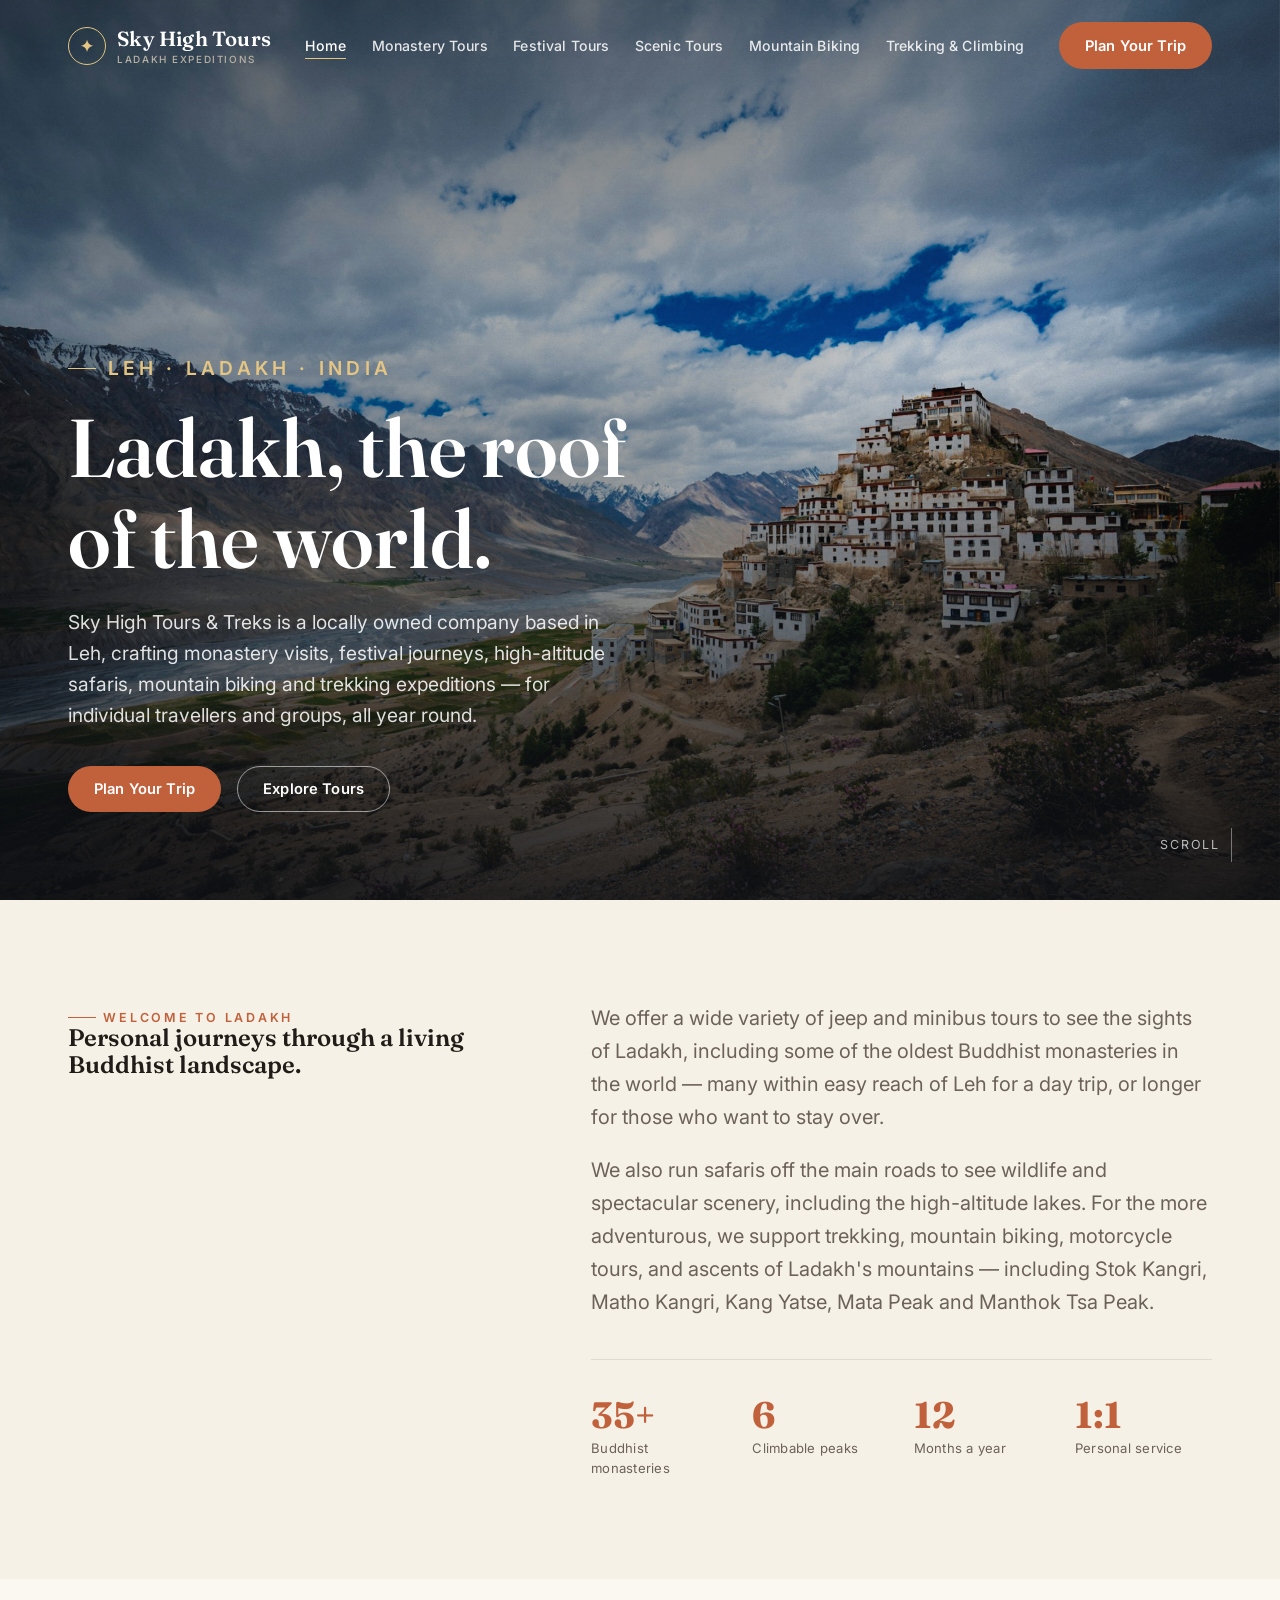
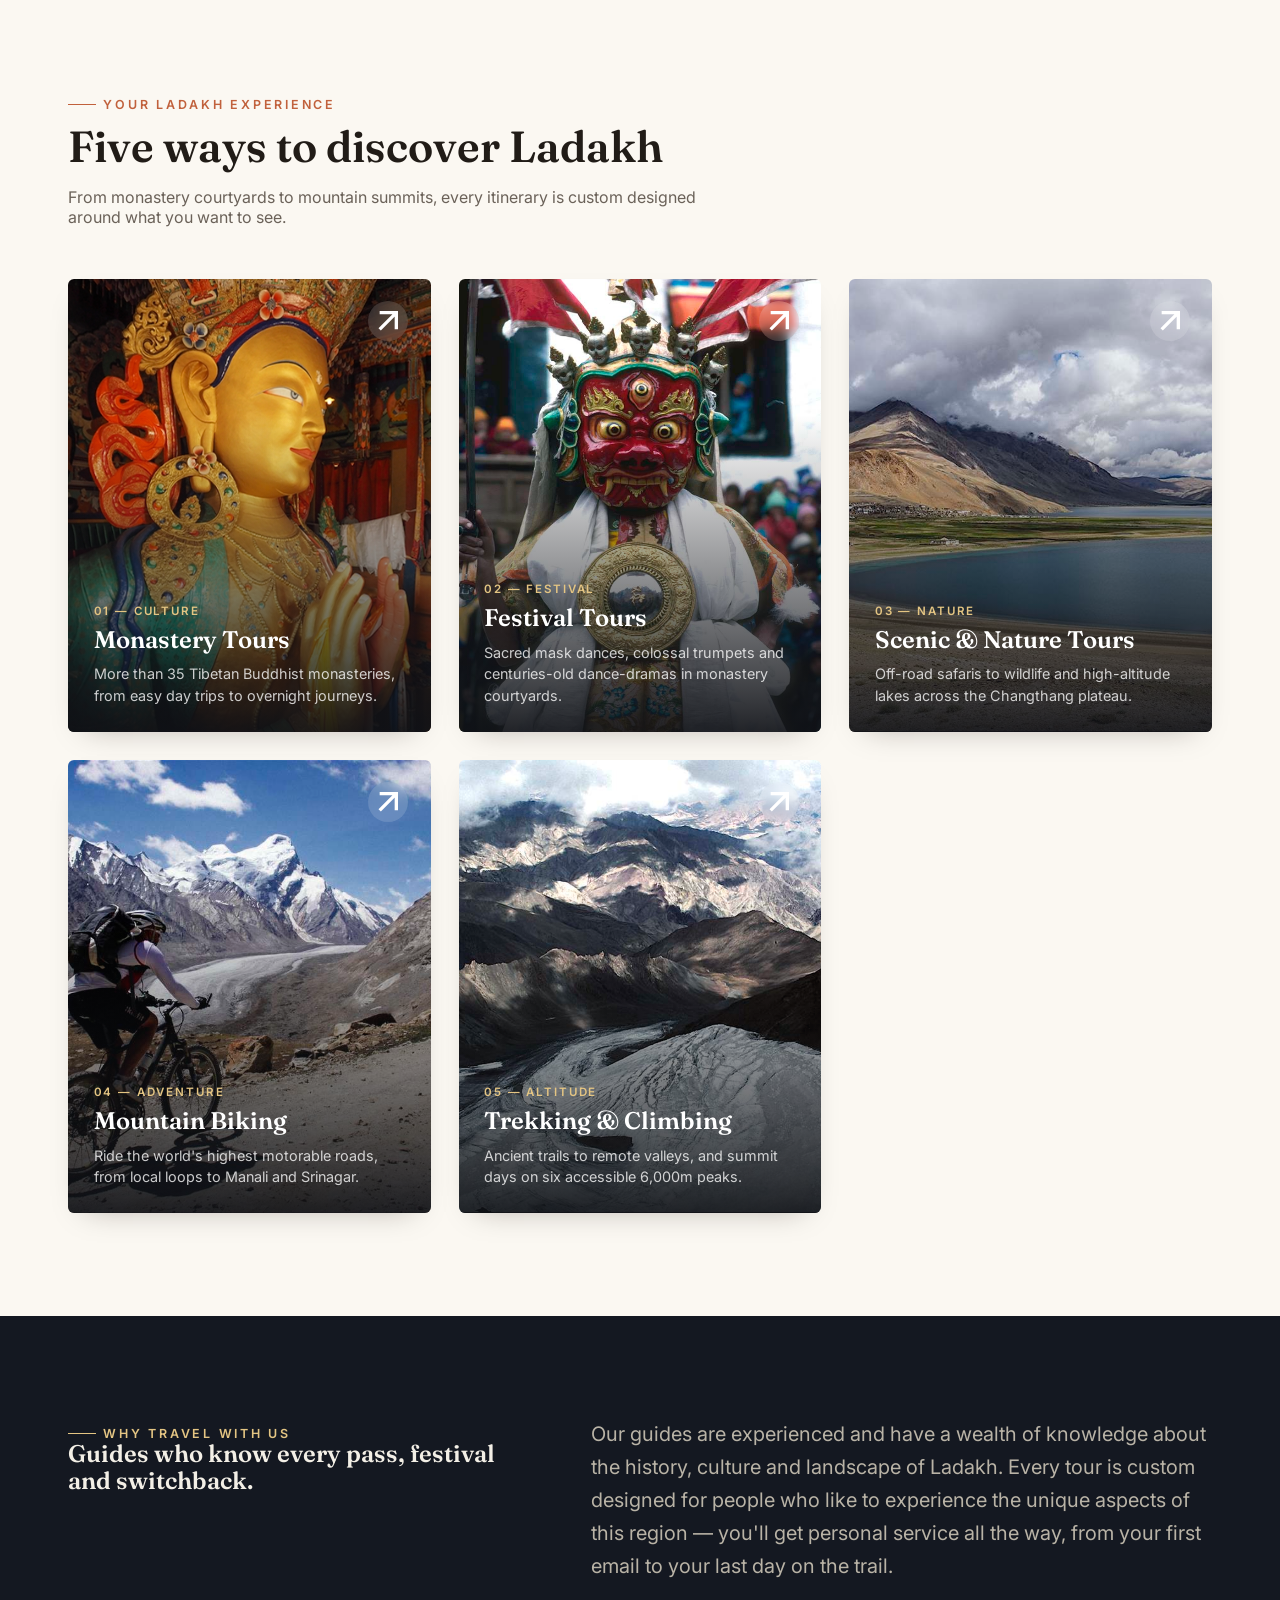
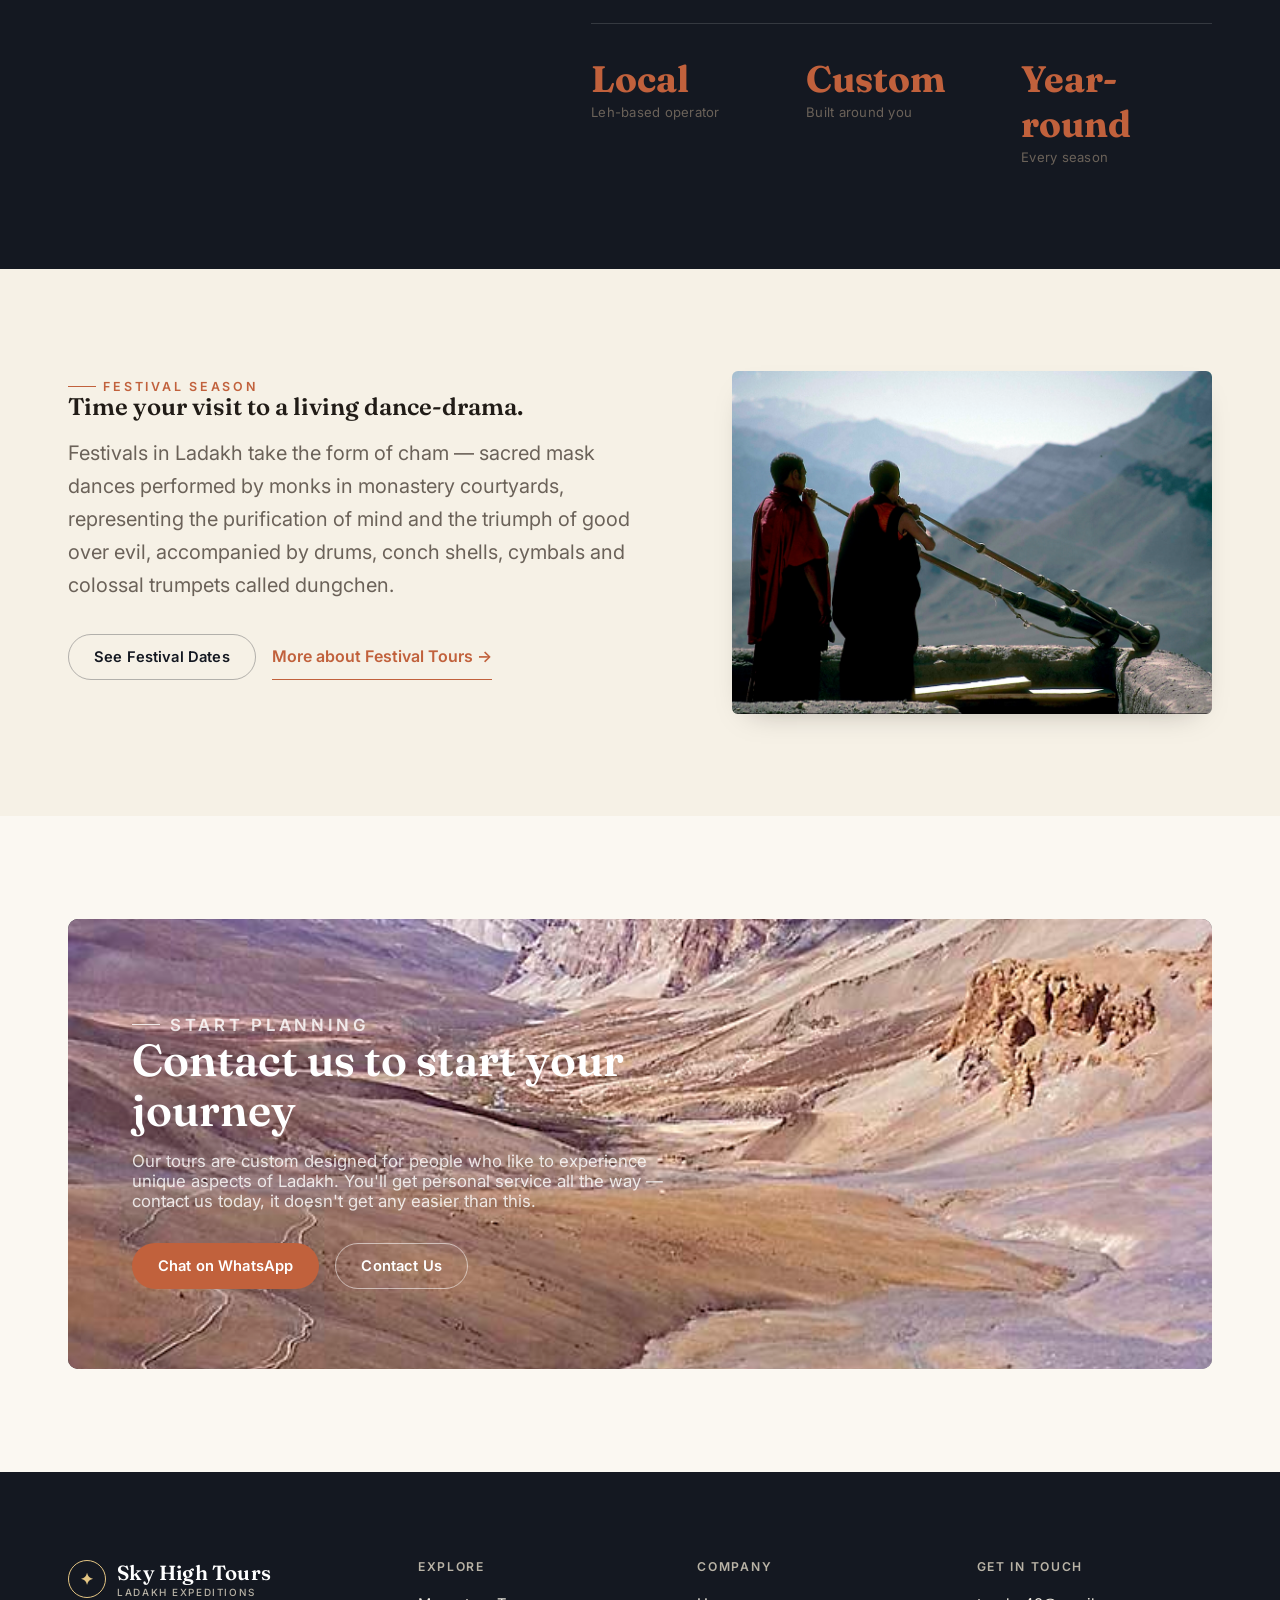
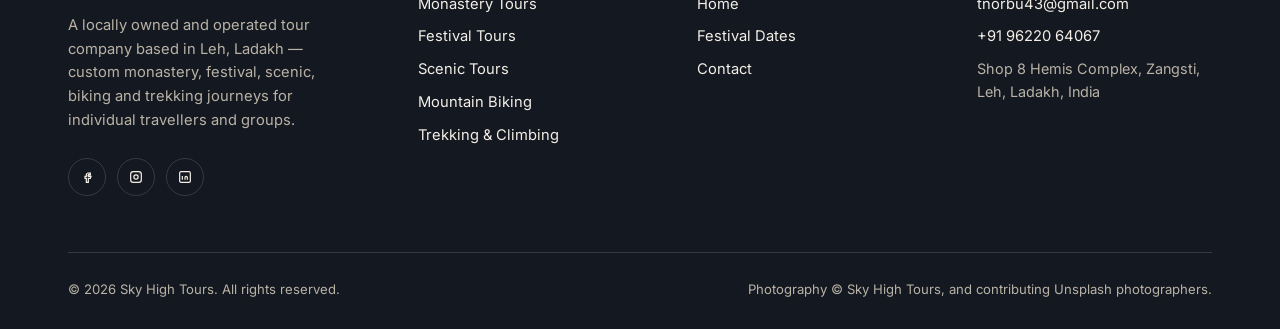
==== index.html @ 68a83b7f "Redesign Sky High Tours as a multi-page static site Full redesign of skyhightrekstour.com: premium a" ====
<!doctype html>
<html lang="en">
<head>
<meta charset="UTF-8" />
<meta name="viewport" content="width=device-width, initial-scale=1" />
<title>Sky High Tours — Ladakh Expeditions | Monastery, Festival &amp; Trekking Tours</title>
<meta name="description" content="A locally owned tour company in Leh, Ladakh offering monastery tours, festival tours, scenic safaris, mountain biking, trekking and mountain climbing for individuals and groups, year-round." />
<link rel="icon" href="data:image/svg+xml,<svg xmlns=%22http://www.w3.org/2000/svg%22 viewBox=%220 0 100 100%22><text y=%22.9em%22 font-size=%2290%22>%F0%9F%8F%94%EF%B8%8F</text></svg>" />
<link rel="preconnect" href="https://fonts.googleapis.com" />
<link rel="preconnect" href="https://fonts.gstatic.com" crossorigin />
<link href="https://fonts.googleapis.com/css2?family=Fraunces:opsz,wght@9..144,400;9..144,500;9..144,600;9..144,700&family=Inter:wght@400;500;600;700&display=swap" rel="stylesheet" />
<link rel="stylesheet" href="assets/css/style.css" />
</head>
<body>

<header class="site-header" id="siteHeader">
  <div class="container">
    <a href="index.html" class="brand">
      <span class="brand-mark">✦</span>
      <span>Sky High Tours<small>Ladakh Expeditions</small></span>
    </a>
    <nav class="nav-links" aria-label="Primary">
      <a href="index.html" aria-current="page">Home</a>
      <a href="monastery-tours.html">Monastery Tours</a>
      <a href="festival-tours.html">Festival Tours</a>
      <a href="scenic-tours.html">Scenic Tours</a>
      <a href="mountain-biking.html">Mountain Biking</a>
      <a href="trekking-climbing.html">Trekking &amp; Climbing</a>
    </nav>
    <a href="contact.html" class="btn btn-primary nav-cta">Plan Your Trip</a>
    <button class="nav-toggle" id="navToggle" aria-label="Open menu" aria-expanded="false">
      <svg viewBox="0 0 24 24" fill="none" stroke="currentColor" stroke-width="2"><path d="M4 7h16M4 12h16M4 17h16"/></svg>
    </button>
  </div>
</header>

<div class="nav-drawer" id="navDrawer">
  <ul>
    <li><a href="index.html">Home</a></li>
    <li><a href="monastery-tours.html">Monastery Tours</a></li>
    <li><a href="festival-tours.html">Festival Tours</a></li>
    <li><a href="scenic-tours.html">Scenic Tours</a></li>
    <li><a href="mountain-biking.html">Mountain Biking</a></li>
    <li><a href="trekking-climbing.html">Trekking &amp; Climbing</a></li>
    <li><a href="festival-dates.html">Festival Dates</a></li>
    <li><a href="contact.html">Contact</a></li>
  </ul>
  <div class="drawer-contact">
    <a href="mailto:tnorbu43@gmail.com">tnorbu43@gmail.com</a>
    <a href="tel:+919622064067">+91 96220 64067</a>
  </div>
</div>

<main>

  <section class="hero">
    <div class="hero-media">
      <img src="assets/img/unsplash/himalayan-village-valley-soham2707.jpg" alt="A whitewashed monastery village perched above a Himalayan river valley" />
    </div>
    <div class="container hero-content">
      <p class="eyebrow">Leh · Ladakh · India</p>
      <h1>Ladakh, the roof<br>of the world.</h1>
      <p>Sky High Tours &amp; Treks is a locally owned company based in Leh, crafting monastery visits, festival journeys, high-altitude safaris, mountain biking and trekking expeditions — for individual travellers and groups, all year round.</p>
      <div class="hero-actions">
        <a href="contact.html" class="btn btn-primary">Plan Your Trip</a>
        <a href="#tours" class="btn btn-ghost-light">Explore Tours</a>
      </div>
    </div>
    <div class="hero-scroll"><span>Scroll</span><span class="line"></span></div>
  </section>

  <section class="section section--cream">
    <div class="container">
      <div class="intro-grid reveal">
        <div>
          <p class="eyebrow">Welcome to Ladakh</p>
          <h2 class="section-head" style="margin-bottom:0;">Personal journeys through a living Buddhist landscape.</h2>
        </div>
        <div>
          <p class="lede">We offer a wide variety of jeep and minibus tours to see the sights of Ladakh, including some of the oldest Buddhist monasteries in the world — many within easy reach of Leh for a day trip, or longer for those who want to stay over.</p>
          <p class="lede" style="margin-top:1.2rem;">We also run safaris off the main roads to see wildlife and spectacular scenery, including the high-altitude lakes. For the more adventurous, we support trekking, mountain biking, motorcycle tours, and ascents of Ladakh's mountains — including Stok Kangri, Matho Kangri, Kang Yatse, Mata Peak and Manthok Tsa Peak.</p>
          <div class="stat-row">
            <div><strong>35+</strong><span>Buddhist monasteries</span></div>
            <div><strong>6</strong><span>Climbable peaks</span></div>
            <div><strong>12</strong><span>Months a year</span></div>
            <div><strong>1:1</strong><span>Personal service</span></div>
          </div>
        </div>
      </div>
    </div>
  </section>

  <section class="section" id="tours">
    <div class="container">
      <div class="section-head reveal">
        <p class="eyebrow">Your Ladakh Experience</p>
        <h2>Five ways to discover Ladakh</h2>
        <p class="text-muted">From monastery courtyards to mountain summits, every itinerary is custom designed around what you want to see.</p>
      </div>
      <div class="card-grid">
        <a class="tour-card reveal" href="monastery-tours.html">
          <img src="assets/img/Thiksey_5x7-1.jpg" alt="Thiksey Monastery rising over the Indus valley" loading="lazy" />
          <span class="tour-card-arrow"><svg viewBox="0 0 24 24" fill="none" stroke="currentColor" stroke-width="2"><path d="M7 17L17 7M7 7h10v10"/></svg></span>
          <div class="tour-card-body">
            <span class="tag">01 — Culture</span>
            <h3>Monastery Tours</h3>
            <p>More than 35 Tibetan Buddhist monasteries, from easy day trips to overnight journeys.</p>
          </div>
        </a>
        <a class="tour-card reveal" href="festival-tours.html">
          <img src="assets/img/Likir_Masked_Dancer_5x7.jpg" alt="A masked cham dancer at Likir Monastery festival" loading="lazy" />
          <span class="tour-card-arrow"><svg viewBox="0 0 24 24" fill="none" stroke="currentColor" stroke-width="2"><path d="M7 17L17 7M7 7h10v10"/></svg></span>
          <div class="tour-card-body">
            <span class="tag">02 — Festival</span>
            <h3>Festival Tours</h3>
            <p>Sacred mask dances, colossal trumpets and centuries-old dance-dramas in monastery courtyards.</p>
          </div>
        </a>
        <a class="tour-card reveal" href="scenic-tours.html">
          <img src="assets/img/Tso_Moriri_Korzok_7x5.jpg" alt="Tso Moriri high-altitude lake at Korzok" loading="lazy" />
          <span class="tour-card-arrow"><svg viewBox="0 0 24 24" fill="none" stroke="currentColor" stroke-width="2"><path d="M7 17L17 7M7 7h10v10"/></svg></span>
          <div class="tour-card-body">
            <span class="tag">03 — Nature</span>
            <h3>Scenic &amp; Nature Tours</h3>
            <p>Off-road safaris to wildlife and high-altitude lakes across the Changthang plateau.</p>
          </div>
        </a>
        <a class="tour-card reveal" href="mountain-biking.html">
          <img src="assets/img/IMG_9737.jpg" alt="Mountain biker descending toward a Ladakh glacier valley" loading="lazy" />
          <span class="tour-card-arrow"><svg viewBox="0 0 24 24" fill="none" stroke="currentColor" stroke-width="2"><path d="M7 17L17 7M7 7h10v10"/></svg></span>
          <div class="tour-card-body">
            <span class="tag">04 — Adventure</span>
            <h3>Mountain Biking</h3>
            <p>Ride the world's highest motorable roads, from local loops to Manali and Srinagar.</p>
          </div>
        </a>
        <a class="tour-card reveal" href="trekking-climbing.html">
          <img src="assets/img/Stok_Kangri_Summit_View_7x5.jpg" alt="Summit view from Stok Kangri" loading="lazy" />
          <span class="tour-card-arrow"><svg viewBox="0 0 24 24" fill="none" stroke="currentColor" stroke-width="2"><path d="M7 17L17 7M7 7h10v10"/></svg></span>
          <div class="tour-card-body">
            <span class="tag">05 — Altitude</span>
            <h3>Trekking &amp; Climbing</h3>
            <p>Ancient trails to remote valleys, and summit days on six accessible 6,000m peaks.</p>
          </div>
        </a>
      </div>
    </div>
  </section>

  <section class="section section--ink on-dark">
    <div class="container">
      <div class="intro-grid reveal">
        <div>
          <p class="eyebrow">Why Travel With Us</p>
          <h2 class="section-head" style="margin-bottom:0;">Guides who know every pass, festival and switchback.</h2>
        </div>
        <div>
          <p class="lede" style="color:var(--text-on-dark-muted);">Our guides are experienced and have a wealth of knowledge about the history, culture and landscape of Ladakh. Every tour is custom designed for people who like to experience the unique aspects of this region — you'll get personal service all the way, from your first email to your last day on the trail.</p>
          <div class="stat-row" style="border-top-color:var(--border-on-dark);">
            <div><strong>Local</strong><span>Leh-based operator</span></div>
            <div><strong>Custom</strong><span>Built around you</span></div>
            <div><strong>Year-round</strong><span>Every season</span></div>
          </div>
        </div>
      </div>
    </div>
  </section>

  <section class="section section--cream">
    <div class="container">
      <div class="content-grid reveal">
        <div>
          <p class="eyebrow">Festival Season</p>
          <h2 class="section-head" style="margin-bottom:0;">Time your visit to a living dance-drama.</h2>
          <p class="lede mt-1">Festivals in Ladakh take the form of cham — sacred mask dances performed by monks in monastery courtyards, representing the purification of mind and the triumph of good over evil, accompanied by drums, conch shells, cymbals and colossal trumpets called dungchen.</p>
          <div class="split-cta">
            <a href="festival-dates.html" class="btn btn-ghost-dark">See Festival Dates</a>
            <a href="festival-tours.html" class="btn-text">More about Festival Tours →</a>
          </div>
        </div>
        <a href="festival-dates.html" style="border-radius: var(--radius); overflow:hidden; display:block; box-shadow: var(--shadow-card);">
          <img src="assets/img/Matho_Monks_7x5.jpg" alt="Monks playing traditional horns at Matho Monastery" />
        </a>
      </div>
    </div>
  </section>

  <section class="section">
    <div class="container">
      <div class="cta-band reveal">
        <div class="cta-band-media"><img src="assets/img/Senge_La_View_5x7.jpg" alt="View from Senge La mountain pass, Ladakh" /></div>
        <p class="eyebrow">Start Planning</p>
        <h2>Contact us to start your journey</h2>
        <p>Our tours are custom designed for people who like to experience unique aspects of Ladakh. You'll get personal service all the way — contact us today, it doesn't get any easier than this.</p>
        <div class="cta-band-actions">
          <a href="https://api.whatsapp.com/send?phone=919622064067&text=Hi%2C%20I%20got%20your%20WhatsApp%20information%20from%20your%20website." target="_blank" rel="noopener" class="btn btn-primary">Chat on WhatsApp</a>
          <a href="contact.html" class="btn btn-ghost-light">Contact Us</a>
        </div>
      </div>
    </div>
  </section>

</main>

<footer class="site-footer">
  <div class="container">
    <div class="footer-grid">
      <div class="footer-brand">
        <a href="index.html" class="brand">
          <span class="brand-mark">✦</span>
          <span>Sky High Tours<small>Ladakh Expeditions</small></span>
        </a>
        <p>A locally owned and operated tour company based in Leh, Ladakh — custom monastery, festival, scenic, biking and trekking journeys for individual travellers and groups.</p>
        <div class="footer-social">
          <a href="https://facebook.com" target="_blank" rel="noopener" aria-label="Facebook"><svg viewBox="0 0 24 24" fill="none" stroke="currentColor" stroke-width="1.8"><path d="M14 9h3V6h-3c-1.66 0-3 1.34-3 3v2H9v3h2v6h3v-6h3l1-3h-4v-2c0-.55.45-1 1-1z"/></svg></a>
          <a href="https://instagram.com" target="_blank" rel="noopener" aria-label="Instagram"><svg viewBox="0 0 24 24" fill="none" stroke="currentColor" stroke-width="1.8"><rect x="4" y="4" width="16" height="16" rx="4"/><circle cx="12" cy="12" r="3.2"/><circle cx="16.6" cy="7.4" r="0.6" fill="currentColor" stroke="none"/></svg></a>
          <a href="https://linkedin.com" target="_blank" rel="noopener" aria-label="LinkedIn"><svg viewBox="0 0 24 24" fill="none" stroke="currentColor" stroke-width="1.8"><rect x="4" y="4" width="16" height="16" rx="2"/><path d="M8 10.5V16M8 8v.01M12 16v-3.2c0-1 .8-1.8 1.8-1.8s1.7.8 1.7 1.8V16"/></svg></a>
        </div>
      </div>
      <div class="footer-col">
        <h4>Explore</h4>
        <ul>
          <li><a href="monastery-tours.html">Monastery Tours</a></li>
          <li><a href="festival-tours.html">Festival Tours</a></li>
          <li><a href="scenic-tours.html">Scenic Tours</a></li>
          <li><a href="mountain-biking.html">Mountain Biking</a></li>
          <li><a href="trekking-climbing.html">Trekking &amp; Climbing</a></li>
        </ul>
      </div>
      <div class="footer-col">
        <h4>Company</h4>
        <ul>
          <li><a href="index.html">Home</a></li>
          <li><a href="festival-dates.html">Festival Dates</a></li>
          <li><a href="contact.html">Contact</a></li>
        </ul>
      </div>
      <div class="footer-col">
        <h4>Get in Touch</h4>
        <ul>
          <li><a href="mailto:tnorbu43@gmail.com">tnorbu43@gmail.com</a></li>
          <li><a href="tel:+919622064067">+91 96220 64067</a></li>
          <li class="muted">Shop 8 Hemis Complex, Zangsti,<br>Leh, Ladakh, India</li>
        </ul>
      </div>
    </div>
    <div class="footer-bottom">
      <span>© 2026 Sky High Tours. All rights reserved.</span>
      <span>Photography © Sky High Tours, and contributing Unsplash photographers.</span>
    </div>
  </div>
</footer>

<script src="assets/js/main.js"></script>
</body>
</html>
---- assets/css/style.css ----
/* ==========================================================================
   Sky High Tours — design system
   Premium adventure/travel: full-bleed photography, editorial serif display
   type, earthy Ladakh palette (indigo night sky / terracotta rock / gold).
   ========================================================================== */

:root {
  /* palette */
  --ink: #141821;
  --ink-soft: #1f2531;
  --ink-softer: #2b3243;
  --cream: #f6f1e6;
  --paper: #fbf8f2;
  --terracotta: #c1613c;
  --terracotta-dark: #9c4c2e;
  --gold: #cf9e46;
  --gold-soft: #e4c583;
  --indigo: #2c3a56;
  --text: #211c17;
  --text-muted: #6b6259;
  --text-on-dark: #f3efe6;
  --text-on-dark-muted: #b9b3a6;
  --border-soft: rgba(20, 24, 33, 0.1);
  --border-on-dark: rgba(255, 255, 255, 0.14);

  /* type */
  --font-display: "Fraunces", "Iowan Old Style", "Palatino Linotype", serif;
  --font-body: "Inter", -apple-system, BlinkMacSystemFont, "Segoe UI", sans-serif;

  /* rhythm */
  --gutter: clamp(1.25rem, 4vw, 3rem);
  --radius: 6px;
  --shadow-soft: 0 20px 50px -25px rgba(20, 15, 10, 0.45);
  --shadow-card: 0 12px 30px -18px rgba(20, 15, 10, 0.35);
  --ease: cubic-bezier(0.22, 1, 0.36, 1);
}

/* ---------- reset ---------- */
*, *::before, *::after { box-sizing: border-box; }
html { scroll-behavior: smooth; }
body {
  margin: 0;
  font-family: var(--font-body);
  color: var(--text);
  background: var(--paper);
  -webkit-font-smoothing: antialiased;
  overflow-x: hidden;
}
img { max-width: 100%; display: block; }
a { color: inherit; text-decoration: none; }
ul { margin: 0; padding: 0; list-style: none; }
h1, h2, h3, h4 { font-family: var(--font-display); font-weight: 600; line-height: 1.12; margin: 0; }
p { margin: 0; }
button { font-family: inherit; cursor: pointer; }

.container {
  max-width: 1240px;
  margin-inline: auto;
  padding-inline: var(--gutter);
}

.eyebrow {
  display: inline-flex;
  align-items: center;
  gap: 0.6em;
  font-family: var(--font-body);
  font-size: 0.78rem;
  font-weight: 600;
  letter-spacing: 0.22em;
  text-transform: uppercase;
  color: var(--terracotta);
}
.eyebrow::before {
  content: "";
  width: 28px;
  height: 1px;
  background: currentColor;
}
.on-dark .eyebrow { color: var(--gold-soft); }

.section {
  padding: clamp(3.5rem, 8vw, 7rem) 0;
}
.section--tight { padding: clamp(2.5rem, 5vw, 4rem) 0; }
.section--cream { background: var(--cream); }
.section--ink { background: var(--ink); color: var(--text-on-dark); }
.section--ink .text-muted { color: var(--text-on-dark-muted); }

.section-head {
  max-width: 640px;
  margin-bottom: clamp(2rem, 5vw, 3.25rem);
}
.section-head h2 {
  font-size: clamp(1.9rem, 3.4vw, 2.75rem);
  margin-top: 0.6rem;
}
.section-head p { margin-top: 1rem; }

.text-muted { color: var(--text-muted); }
.lede {
  font-size: clamp(1.05rem, 1.6vw, 1.25rem);
  line-height: 1.65;
  color: var(--text-muted);
}

/* ---------- buttons ---------- */
.btn {
  display: inline-flex;
  align-items: center;
  gap: 0.6em;
  padding: 0.9em 1.7em;
  border-radius: 999px;
  font-size: 0.92rem;
  font-weight: 600;
  letter-spacing: 0.01em;
  border: 1px solid transparent;
  transition: transform 0.35s var(--ease), background-color 0.35s var(--ease), color 0.35s var(--ease), border-color 0.35s var(--ease);
  white-space: nowrap;
}
.btn:hover { transform: translateY(-2px); }
.btn-primary { background: var(--terracotta); color: #fff; }
.btn-primary:hover { background: var(--terracotta-dark); }
.btn-ghost-light { border-color: rgba(255,255,255,0.55); color: #fff; }
.btn-ghost-light:hover { background: rgba(255,255,255,0.12); border-color: #fff; }
.btn-ghost-dark { border-color: rgba(20,24,33,0.3); color: var(--ink); }
.btn-ghost-dark:hover { background: var(--ink); color: #fff; border-color: var(--ink); }
.btn-text {
  font-weight: 600;
  color: var(--terracotta);
  border-bottom: 1px solid currentColor;
  padding-bottom: 2px;
  display: inline-flex;
  align-items: center;
  gap: 0.4em;
  transition: gap 0.3s var(--ease), color 0.3s var(--ease);
}
.btn-text:hover { gap: 0.7em; color: var(--terracotta-dark); }
.on-dark .btn-text { color: var(--gold-soft); }
.on-dark .btn-text:hover { color: var(--gold); }

/* ---------- header / nav ---------- */
.site-header {
  position: fixed;
  top: 0;
  left: 0;
  right: 0;
  z-index: 100;
  padding: 1.4rem 0;
  transition: background-color 0.4s var(--ease), padding 0.4s var(--ease), box-shadow 0.4s var(--ease);
}
.site-header .container {
  display: flex;
  align-items: center;
  justify-content: space-between;
  gap: 2rem;
}
.site-header.is-scrolled,
.site-header.is-solid {
  background: rgba(20, 24, 33, 0.92);
  backdrop-filter: blur(10px);
  padding: 0.85rem 0;
  box-shadow: 0 10px 30px -20px rgba(0,0,0,0.6);
}

.brand {
  display: flex;
  align-items: center;
  gap: 0.7rem;
  font-family: var(--font-display);
  font-size: 1.28rem;
  font-weight: 600;
  color: #fff;
  letter-spacing: 0.01em;
}
.brand-mark {
  width: 38px;
  height: 38px;
  border-radius: 50%;
  border: 1.5px solid var(--gold-soft);
  display: grid;
  place-items: center;
  color: var(--gold-soft);
  font-size: 1rem;
}
.brand small {
  display: block;
  font-family: var(--font-body);
  font-size: 0.62rem;
  letter-spacing: 0.16em;
  text-transform: uppercase;
  font-weight: 500;
  color: var(--text-on-dark-muted);
  margin-top: 0.1rem;
}

.nav-links {
  display: flex;
  align-items: center;
  gap: clamp(1.1rem, 2vw, 2.1rem);
}
.nav-links a {
  color: rgba(255,255,255,0.86);
  font-size: 0.88rem;
  font-weight: 500;
  letter-spacing: 0.01em;
  position: relative;
  padding: 0.3rem 0;
  transition: color 0.3s var(--ease);
}
.nav-links a::after {
  content: "";
  position: absolute;
  left: 0; right: 100%;
  bottom: 0;
  height: 1px;
  background: var(--gold-soft);
  transition: right 0.35s var(--ease);
}
.nav-links a:hover { color: #fff; }
.nav-links a:hover::after,
.nav-links a[aria-current="page"]::after { right: 0; }
.nav-links a[aria-current="page"] { color: #fff; }

.nav-cta {
  display: none;
}
@media (min-width: 900px) {
  .nav-cta { display: inline-flex; }
}

.nav-toggle {
  display: grid;
  place-items: center;
  width: 42px;
  height: 42px;
  border-radius: 50%;
  border: 1px solid var(--border-on-dark);
  background: transparent;
  color: #fff;
}
.nav-toggle svg { width: 18px; height: 18px; }
@media (min-width: 900px) {
  .nav-toggle { display: none; }
}
.nav-links { display: none; }
@media (min-width: 900px) {
  .nav-links { display: flex; }
}

/* mobile drawer */
.nav-drawer {
  position: fixed;
  inset: 0;
  z-index: 99;
  background: var(--ink);
  display: flex;
  flex-direction: column;
  justify-content: center;
  padding: 6rem var(--gutter) 3rem;
  transform: translateY(-100%);
  transition: transform 0.5s var(--ease);
}
.nav-drawer.is-open { transform: translateY(0); }
.nav-drawer ul { display: flex; flex-direction: column; gap: 1.1rem; }
.nav-drawer a {
  font-family: var(--font-display);
  font-size: 2rem;
  color: #fff;
  font-weight: 500;
}
.nav-drawer .drawer-contact {
  margin-top: 2.5rem;
  padding-top: 2rem;
  border-top: 1px solid var(--border-on-dark);
  display: flex;
  flex-direction: column;
  gap: 0.6rem;
  color: var(--text-on-dark-muted);
  font-size: 0.95rem;
}
@media (min-width: 900px) {
  .nav-drawer { display: none; }
}

/* ---------- hero ---------- */
.hero {
  position: relative;
  min-height: 100vh;
  display: flex;
  align-items: flex-end;
  color: #fff;
  overflow: hidden;
}
.hero--page { min-height: 62vh; }
.hero-media {
  position: absolute;
  inset: 0;
  z-index: 0;
}
.hero-media img {
  width: 100%;
  height: 100%;
  object-fit: cover;
  transform: scale(1.06);
  animation: hero-zoom 16s var(--ease) forwards;
}
@keyframes hero-zoom {
  to { transform: scale(1); }
}
.hero-media::after {
  content: "";
  position: absolute;
  inset: 0;
  background: linear-gradient(180deg, rgba(20,24,33,0.35) 0%, rgba(20,24,33,0.15) 35%, rgba(15,17,22,0.88) 100%);
}
.hero-content {
  position: relative;
  z-index: 1;
  padding-block: clamp(6rem, 16vw, 9rem) clamp(3.5rem, 8vw, 5.5rem);
  width: 100%;
}
.hero-content .eyebrow { color: var(--gold-soft); margin-bottom: 1.1rem; }
.hero-content h1 {
  font-size: clamp(2.6rem, 6.4vw, 5.2rem);
  max-width: 16ch;
}
.hero-content p {
  margin-top: 1.4rem;
  max-width: 46ch;
  font-size: clamp(1.02rem, 1.5vw, 1.2rem);
  color: rgba(255,255,255,0.86);
  line-height: 1.6;
}
.hero-actions {
  display: flex;
  flex-wrap: wrap;
  gap: 1rem;
  margin-top: 2.2rem;
}
.hero-scroll {
  position: absolute;
  right: var(--gutter);
  bottom: 2.4rem;
  z-index: 1;
  display: none;
  align-items: center;
  gap: 0.7rem;
  color: rgba(255,255,255,0.7);
  font-size: 0.78rem;
  letter-spacing: 0.14em;
  text-transform: uppercase;
}
@media (min-width: 700px) { .hero-scroll { display: flex; } }
.hero-scroll .line {
  width: 1px;
  height: 34px;
  background: rgba(255,255,255,0.4);
  position: relative;
  overflow: hidden;
}
.hero-scroll .line::after {
  content: "";
  position: absolute;
  top: -100%;
  left: 0;
  width: 100%;
  height: 100%;
  background: var(--gold-soft);
  animation: scroll-drip 2.2s ease-in-out infinite;
}
@keyframes scroll-drip {
  0% { top: -100%; }
  60% { top: 100%; }
  100% { top: 100%; }
}

.breadcrumb {
  position: relative;
  z-index: 1;
  display: flex;
  gap: 0.5rem;
  align-items: center;
  font-size: 0.8rem;
  color: rgba(255,255,255,0.65);
  margin-bottom: 1.2rem;
}
.breadcrumb a:hover { color: #fff; }

/* ---------- intro / about ---------- */
.intro-grid {
  display: grid;
  gap: clamp(2rem, 5vw, 4rem);
  align-items: start;
}
@media (min-width: 900px) {
  .intro-grid { grid-template-columns: 0.85fr 1.15fr; }
}
.stat-row {
  display: grid;
  grid-template-columns: repeat(auto-fit, minmax(120px, 1fr));
  gap: 1.5rem;
  margin-top: 2.5rem;
  padding-top: 2rem;
  border-top: 1px solid var(--border-soft);
}
.stat-row strong {
  display: block;
  font-family: var(--font-display);
  font-size: clamp(1.7rem, 3vw, 2.3rem);
  color: var(--terracotta);
}
.stat-row span {
  font-size: 0.82rem;
  color: var(--text-muted);
  letter-spacing: 0.02em;
}

/* ---------- tour cards ---------- */
.card-grid {
  display: grid;
  gap: 1.75rem;
  grid-template-columns: repeat(auto-fit, minmax(280px, 1fr));
}
.tour-card {
  position: relative;
  border-radius: var(--radius);
  overflow: hidden;
  aspect-ratio: 4 / 5;
  box-shadow: var(--shadow-card);
  isolation: isolate;
}
.tour-card img {
  width: 100%;
  height: 100%;
  object-fit: cover;
  transition: transform 0.7s var(--ease);
}
.tour-card:hover img { transform: scale(1.08); }
.tour-card::before {
  content: "";
  position: absolute;
  inset: 0;
  background: linear-gradient(180deg, rgba(20,24,33,0) 30%, rgba(15,17,22,0.92) 100%);
  z-index: 1;
}
.tour-card-body {
  position: absolute;
  left: 0; right: 0; bottom: 0;
  z-index: 2;
  padding: 1.6rem;
  color: #fff;
}
.tour-card-body .tag {
  font-size: 0.72rem;
  letter-spacing: 0.16em;
  text-transform: uppercase;
  color: var(--gold-soft);
  font-weight: 600;
}
.tour-card-body h3 {
  font-size: 1.5rem;
  margin-top: 0.5rem;
}
.tour-card-body p {
  margin-top: 0.6rem;
  font-size: 0.9rem;
  color: rgba(255,255,255,0.78);
  max-width: 34ch;
  line-height: 1.5;
}
.tour-card-arrow {
  position: absolute;
  top: 1.4rem;
  right: 1.4rem;
  z-index: 2;
  width: 40px;
  height: 40px;
  border-radius: 50%;
  background: rgba(255,255,255,0.14);
  backdrop-filter: blur(6px);
  display: grid;
  place-items: center;
  color: #fff;
  transition: background-color 0.3s var(--ease), transform 0.3s var(--ease);
}
.tour-card:hover .tour-card-arrow {
  background: var(--terracotta);
  transform: rotate(45deg);
}

/* ---------- content + gallery layout for tour pages ---------- */
.content-grid {
  display: grid;
  gap: clamp(2.5rem, 6vw, 5rem);
}
@media (min-width: 960px) {
  .content-grid { grid-template-columns: 1.1fr 0.9fr; }
}
.prose { max-width: 60ch; }
.prose p { margin-bottom: 1.2rem; line-height: 1.75; color: var(--text-muted); font-size: 1.02rem; }
.prose p:last-child { margin-bottom: 0; }
.prose strong { color: var(--text); }

.info-card {
  background: var(--cream);
  border-radius: var(--radius);
  padding: 2rem;
}
.info-card h3 {
  font-size: 1.2rem;
  margin-bottom: 1rem;
}
.info-list { display: flex; flex-direction: column; gap: 0.9rem; }
.info-list li {
  display: flex;
  justify-content: space-between;
  gap: 1rem;
  font-size: 0.92rem;
  padding-bottom: 0.9rem;
  border-bottom: 1px solid var(--border-soft);
}
.info-list li:last-child { border-bottom: none; padding-bottom: 0; }
.info-list .label { color: var(--text-muted); }
.info-list .value { font-weight: 600; text-align: right; }

/* photo gallery */
.gallery {
  display: grid;
  gap: 0.85rem;
  grid-template-columns: repeat(6, 1fr);
  grid-auto-rows: 130px;
}
.gallery a {
  position: relative;
  overflow: hidden;
  border-radius: 5px;
  display: block;
}
.gallery img {
  width: 100%;
  height: 100%;
  object-fit: cover;
  transition: transform 0.6s var(--ease), filter 0.6s var(--ease);
}
.gallery a:hover img { transform: scale(1.07); }
.gallery a::after {
  content: "";
  position: absolute;
  inset: 0;
  background: rgba(20,24,33,0);
  transition: background 0.35s var(--ease);
}
.gallery a:hover::after { background: rgba(20,24,33,0.12); }
.gallery .w2 { grid-column: span 3; }
.gallery .w3 { grid-column: span 3; }
.gallery .w4 { grid-column: span 4; }
.gallery .w6 { grid-column: span 6; }
.gallery .h2 { grid-row: span 2; }
@media (max-width: 720px) {
  .gallery { grid-template-columns: repeat(2, 1fr); grid-auto-rows: 150px; }
  .gallery .w2, .gallery .w3, .gallery .w4, .gallery .w6 { grid-column: span 2; }
}

/* ---------- peaks / festival table ---------- */
.table-wrap { overflow-x: auto; border-radius: var(--radius); border: 1px solid var(--border-soft); }
table { width: 100%; border-collapse: collapse; min-width: 640px; background: var(--paper); }
thead th {
  text-align: left;
  font-family: var(--font-body);
  font-size: 0.72rem;
  letter-spacing: 0.14em;
  text-transform: uppercase;
  color: var(--text-on-dark-muted);
  background: var(--ink);
  padding: 1rem 1.3rem;
}
tbody td {
  padding: 1rem 1.3rem;
  font-size: 0.94rem;
  border-bottom: 1px solid var(--border-soft);
}
tbody tr:last-child td { border-bottom: none; }
tbody tr:nth-child(even) { background: rgba(193,97,60,0.04); }
td.month-tag { color: var(--terracotta); font-weight: 600; white-space: nowrap; }

/* ---------- CTA band ---------- */
.cta-band {
  position: relative;
  overflow: hidden;
  border-radius: 10px;
  color: #fff;
  padding: clamp(3rem, 7vw, 5rem) clamp(1.75rem, 6vw, 4rem);
  isolation: isolate;
}
.cta-band-media { position: absolute; inset: 0; z-index: -2; }
.cta-band-media img { width: 100%; height: 100%; object-fit: cover; }
.cta-band-media::after {
  content: "";
  position: absolute;
  inset: 0;
  background: linear-gradient(120deg, rgba(20,24,33,0.94) 15%, rgba(20,24,33,0.55) 100%);
  z-index: -1;
}
.cta-band h2 { font-size: clamp(1.9rem, 3.6vw, 2.8rem); max-width: 18ch; }
.cta-band p { margin-top: 1rem; max-width: 50ch; color: rgba(255,255,255,0.82); font-size: 1.05rem; }
.cta-band-actions { display: flex; flex-wrap: wrap; gap: 1rem; margin-top: 2rem; }

/* ---------- footer ---------- */
.site-footer { background: var(--ink); color: var(--text-on-dark); padding: clamp(3.5rem, 7vw, 5.5rem) 0 2rem; }
.footer-grid {
  display: grid;
  gap: 2.75rem;
  grid-template-columns: 1.3fr 1fr 1fr 1fr;
}
@media (max-width: 860px) {
  .footer-grid { grid-template-columns: 1fr 1fr; }
}
@media (max-width: 540px) {
  .footer-grid { grid-template-columns: 1fr; }
}
.footer-brand p { margin-top: 1rem; color: var(--text-on-dark-muted); font-size: 0.92rem; line-height: 1.6; max-width: 32ch; }
.footer-social { display: flex; gap: 0.7rem; margin-top: 1.6rem; }
.footer-social a {
  width: 38px; height: 38px;
  border-radius: 50%;
  border: 1px solid var(--border-on-dark);
  display: grid;
  place-items: center;
  transition: background 0.3s var(--ease), border-color 0.3s var(--ease);
}
.footer-social a:hover { background: var(--terracotta); border-color: var(--terracotta); }
.footer-social svg { width: 16px; height: 16px; }
.footer-col h4 {
  font-family: var(--font-body);
  font-size: 0.76rem;
  letter-spacing: 0.14em;
  text-transform: uppercase;
  color: var(--text-on-dark-muted);
  font-weight: 600;
  margin-bottom: 1.2rem;
}
.footer-col ul { display: flex; flex-direction: column; gap: 0.8rem; }
.footer-col a { font-size: 0.92rem; color: var(--text-on-dark); transition: color 0.3s var(--ease); }
.footer-col a:hover { color: var(--gold-soft); }
.footer-col li.muted { color: var(--text-on-dark-muted); font-size: 0.9rem; line-height: 1.55; }
.footer-bottom {
  margin-top: 3.5rem;
  padding-top: 1.75rem;
  border-top: 1px solid var(--border-on-dark);
  display: flex;
  flex-wrap: wrap;
  gap: 1rem;
  justify-content: space-between;
  font-size: 0.82rem;
  color: var(--text-on-dark-muted);
}

/* ---------- lightbox ---------- */
.lightbox {
  position: fixed;
  inset: 0;
  z-index: 200;
  background: rgba(10, 11, 15, 0.95);
  display: none;
  align-items: center;
  justify-content: center;
  padding: 4vh 4vw;
}
.lightbox.is-open { display: flex; }
.lightbox img {
  max-width: 100%;
  max-height: 88vh;
  border-radius: 4px;
  box-shadow: var(--shadow-soft);
}
.lightbox-close, .lightbox-prev, .lightbox-next {
  position: fixed;
  z-index: 201;
  background: rgba(255,255,255,0.08);
  border: 1px solid var(--border-on-dark);
  color: #fff;
  width: 46px; height: 46px;
  border-radius: 50%;
  display: grid;
  place-items: center;
  transition: background 0.3s var(--ease);
}
.lightbox-close:hover, .lightbox-prev:hover, .lightbox-next:hover { background: var(--terracotta); }
.lightbox-close { top: 2rem; right: 2rem; }
.lightbox-prev { left: 2rem; top: 50%; transform: translateY(-50%); }
.lightbox-next { right: 2rem; top: 50%; transform: translateY(-50%); }
.lightbox-prev svg, .lightbox-next svg, .lightbox-close svg { width: 18px; height: 18px; }
@media (max-width: 720px) {
  .lightbox-prev, .lightbox-next { width: 38px; height: 38px; }
  .lightbox-prev { left: 0.75rem; }
  .lightbox-next { right: 0.75rem; }
  .lightbox-close { top: 1rem; right: 1rem; }
}

/* ---------- reveal-on-scroll ---------- */
.reveal { opacity: 0; transform: translateY(24px); transition: opacity 0.8s var(--ease), transform 0.8s var(--ease); }
.reveal.is-visible { opacity: 1; transform: translateY(0); }

/* ---------- misc utility ---------- */
.mt-1 { margin-top: 1rem; }
.mt-2 { margin-top: 2rem; }
.text-center { text-align: center; }
.max-w-prose { max-width: 60ch; }
.split-cta {
  display: flex;
  flex-wrap: wrap;
  gap: 1rem;
  margin-top: 2rem;
}

/* ---------- contact page ---------- */
.contact-grid {
  display: grid;
  gap: clamp(2.5rem, 6vw, 4rem);
}
@media (min-width: 900px) {
  .contact-grid { grid-template-columns: 1fr 1fr; }
}
.contact-form { display: flex; flex-direction: column; gap: 1.2rem; }
.form-row { display: grid; gap: 1.2rem; grid-template-columns: 1fr; }
@media (min-width: 560px) { .form-row.two { grid-template-columns: 1fr 1fr; } }
.field label {
  display: block;
  font-size: 0.8rem;
  letter-spacing: 0.04em;
  text-transform: uppercase;
  color: var(--text-muted);
  margin-bottom: 0.55rem;
  font-weight: 600;
}
.field input, .field textarea, .field select {
  width: 100%;
  border: 1px solid var(--border-soft);
  border-radius: 4px;
  padding: 0.85rem 1rem;
  font-family: inherit;
  font-size: 0.98rem;
  background: var(--paper);
  color: var(--text);
  transition: border-color 0.3s var(--ease);
}
.field input:focus, .field textarea:focus, .field select:focus {
  outline: none;
  border-color: var(--terracotta);
}
.field textarea { resize: vertical; min-height: 130px; }

.contact-card {
  display: flex;
  gap: 1.1rem;
  padding: 1.5rem 0;
  border-bottom: 1px solid var(--border-soft);
}
.contact-card:first-child { padding-top: 0; }
.contact-card:last-child { border-bottom: none; }
.contact-icon {
  width: 44px; height: 44px;
  border-radius: 50%;
  background: var(--cream);
  color: var(--terracotta);
  display: grid;
  place-items: center;
  flex-shrink: 0;
}
.contact-icon svg { width: 19px; height: 19px; }
.contact-card h4 { font-size: 1rem; margin-bottom: 0.3rem; }
.contact-card p, .contact-card a { color: var(--text-muted); font-size: 0.95rem; line-height: 1.5; }
.contact-card a:hover { color: var(--terracotta); }

.map-frame {
  border-radius: var(--radius);
  overflow: hidden;
  border: 1px solid var(--border-soft);
  aspect-ratio: 16/11;
}
.map-frame iframe { width: 100%; height: 100%; border: 0; filter: grayscale(0.3) contrast(1.05); }

/* ---------- page nav pills (used on trekking page for sub-sections) ---------- */
.pill-nav { display: flex; flex-wrap: wrap; gap: 0.6rem; margin-bottom: 2.5rem; }
.pill-nav a {
  padding: 0.55em 1.2em;
  border-radius: 999px;
  border: 1px solid var(--border-soft);
  font-size: 0.85rem;
  font-weight: 600;
  color: var(--text-muted);
  transition: all 0.3s var(--ease);
}
.pill-nav a:hover { border-color: var(--terracotta); color: var(--terracotta); }
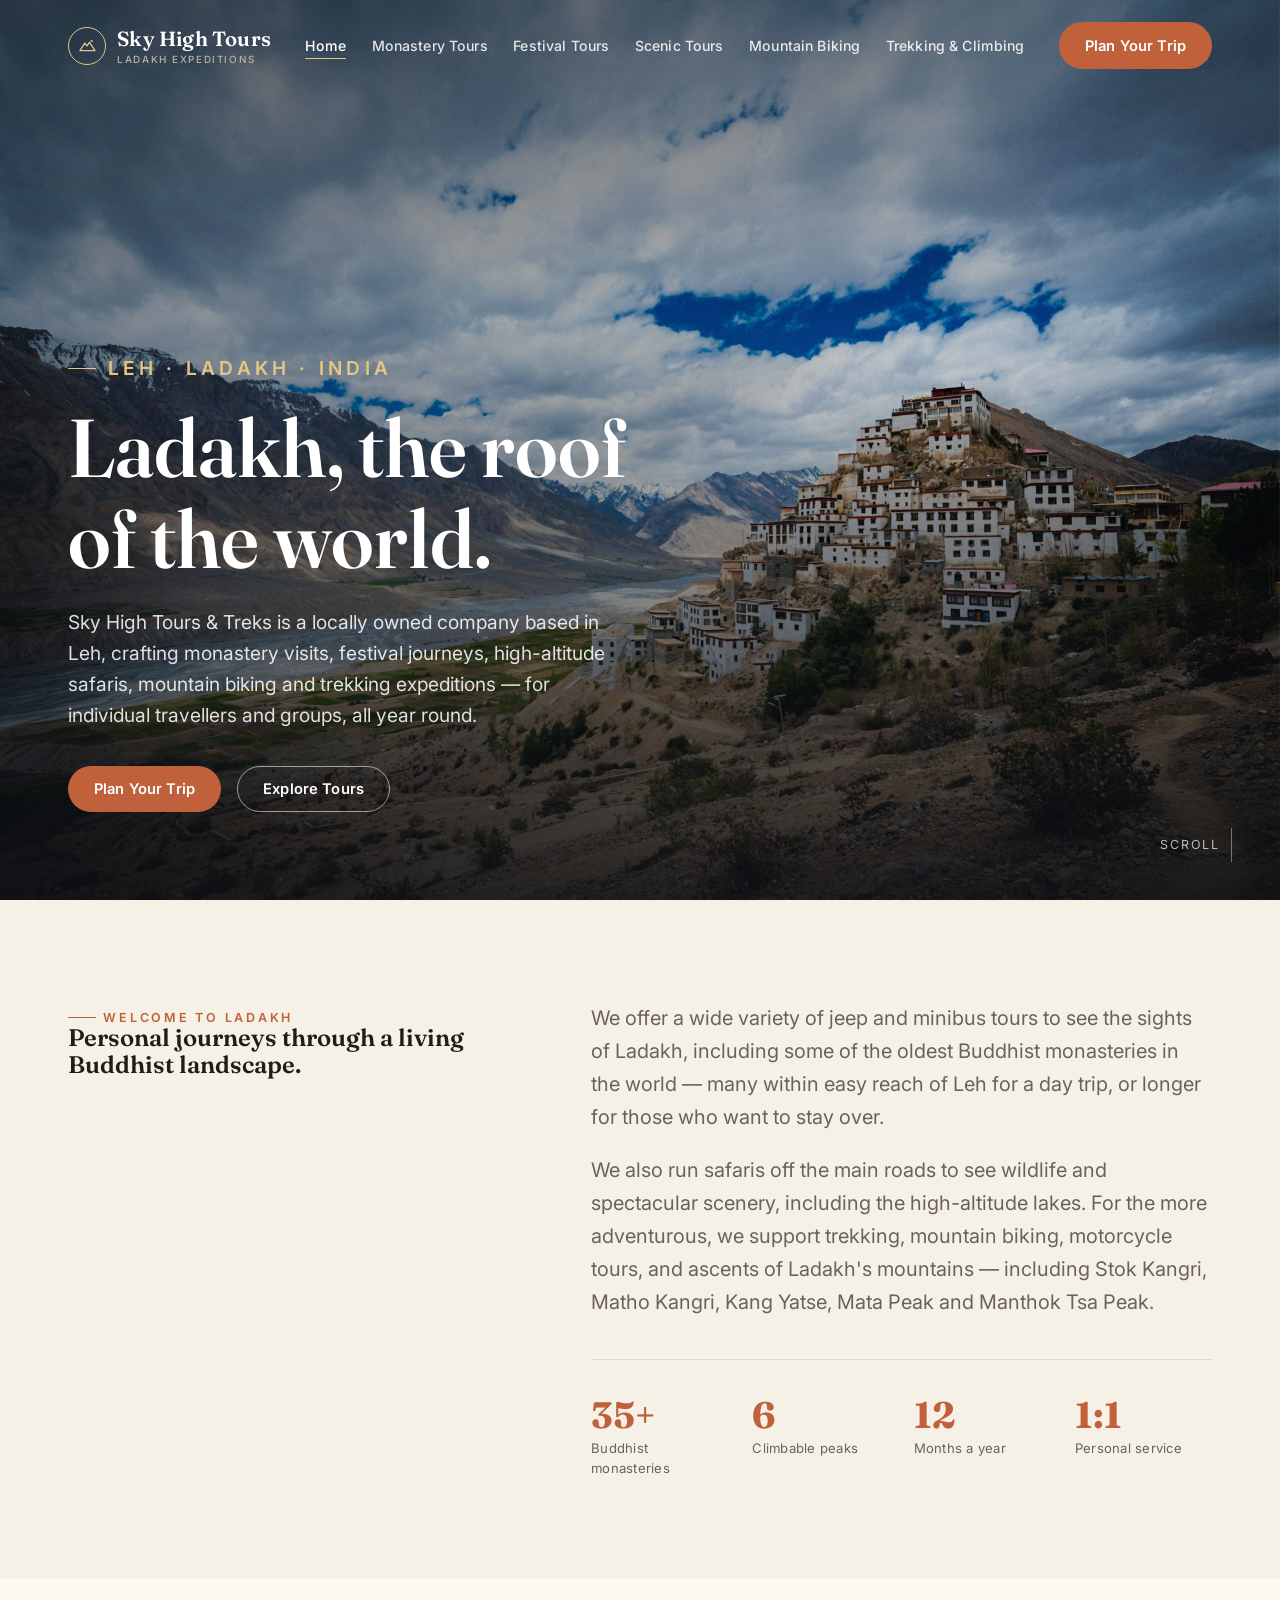
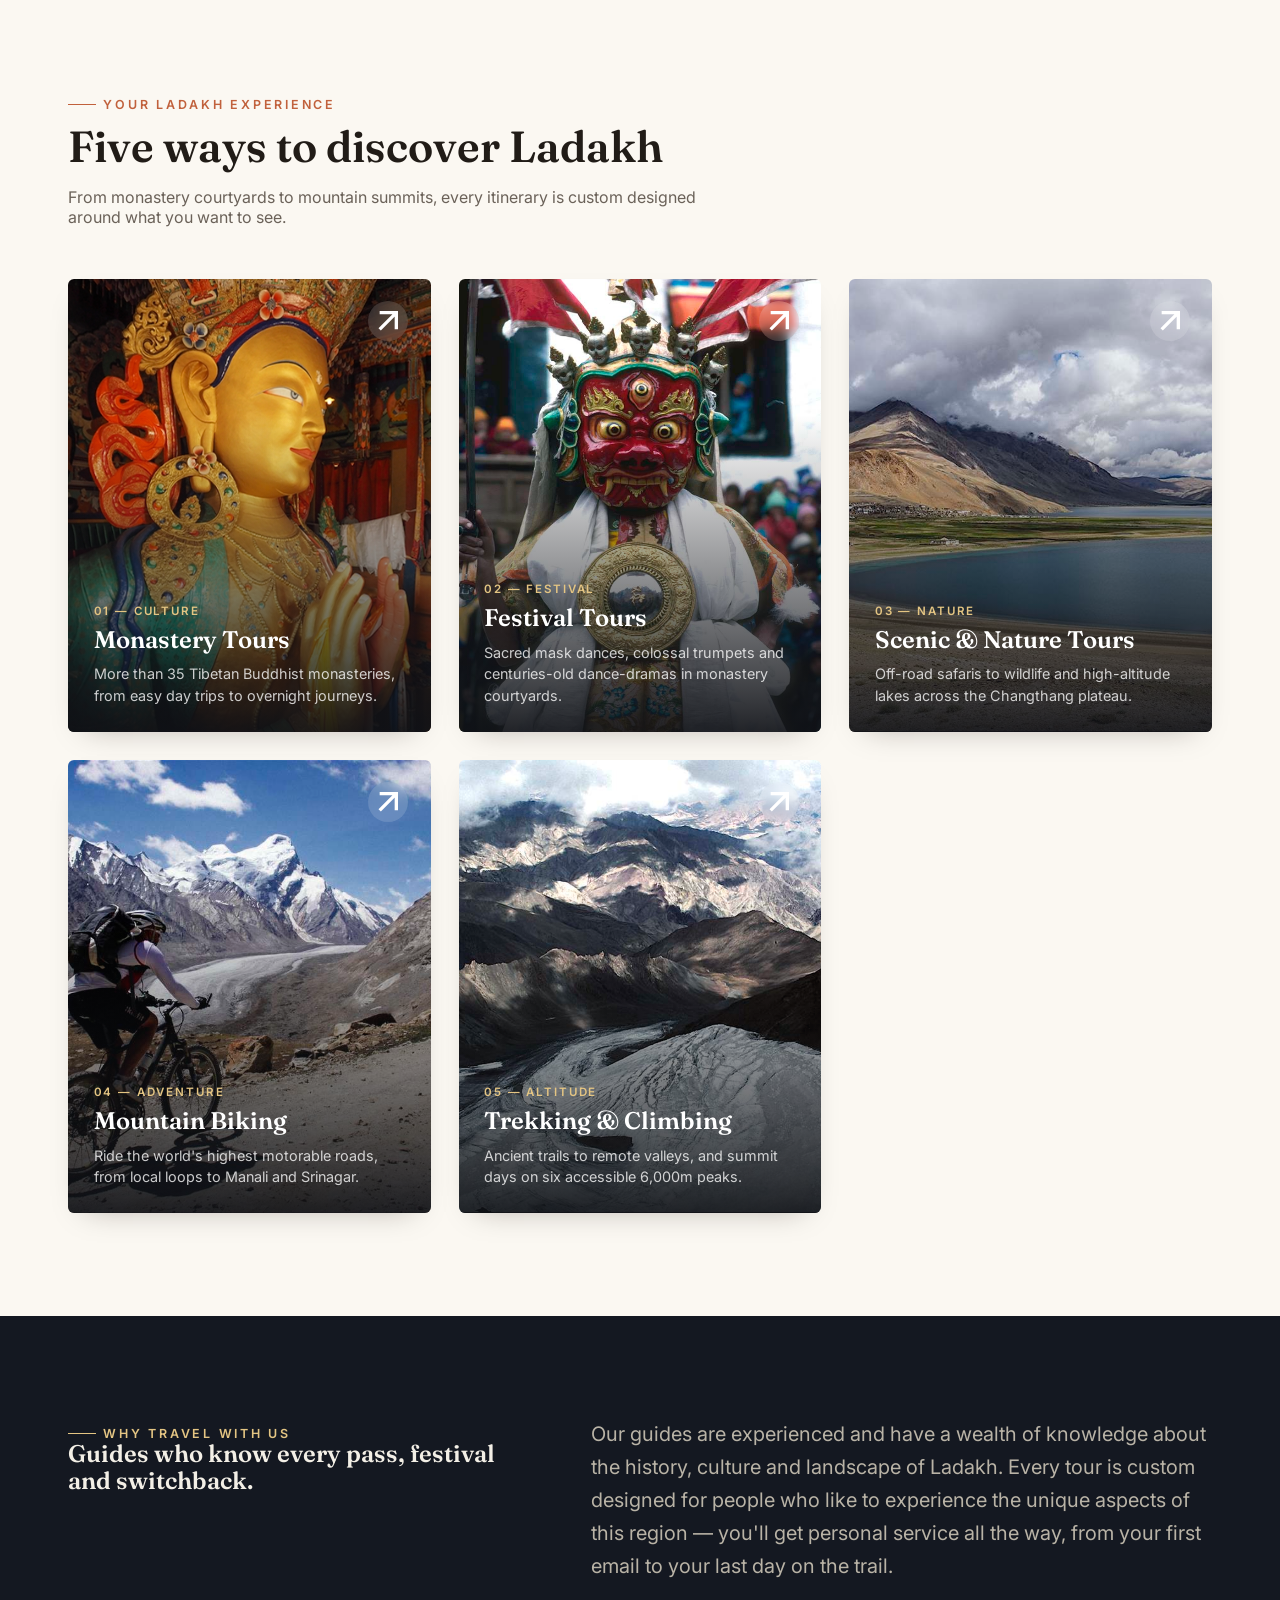
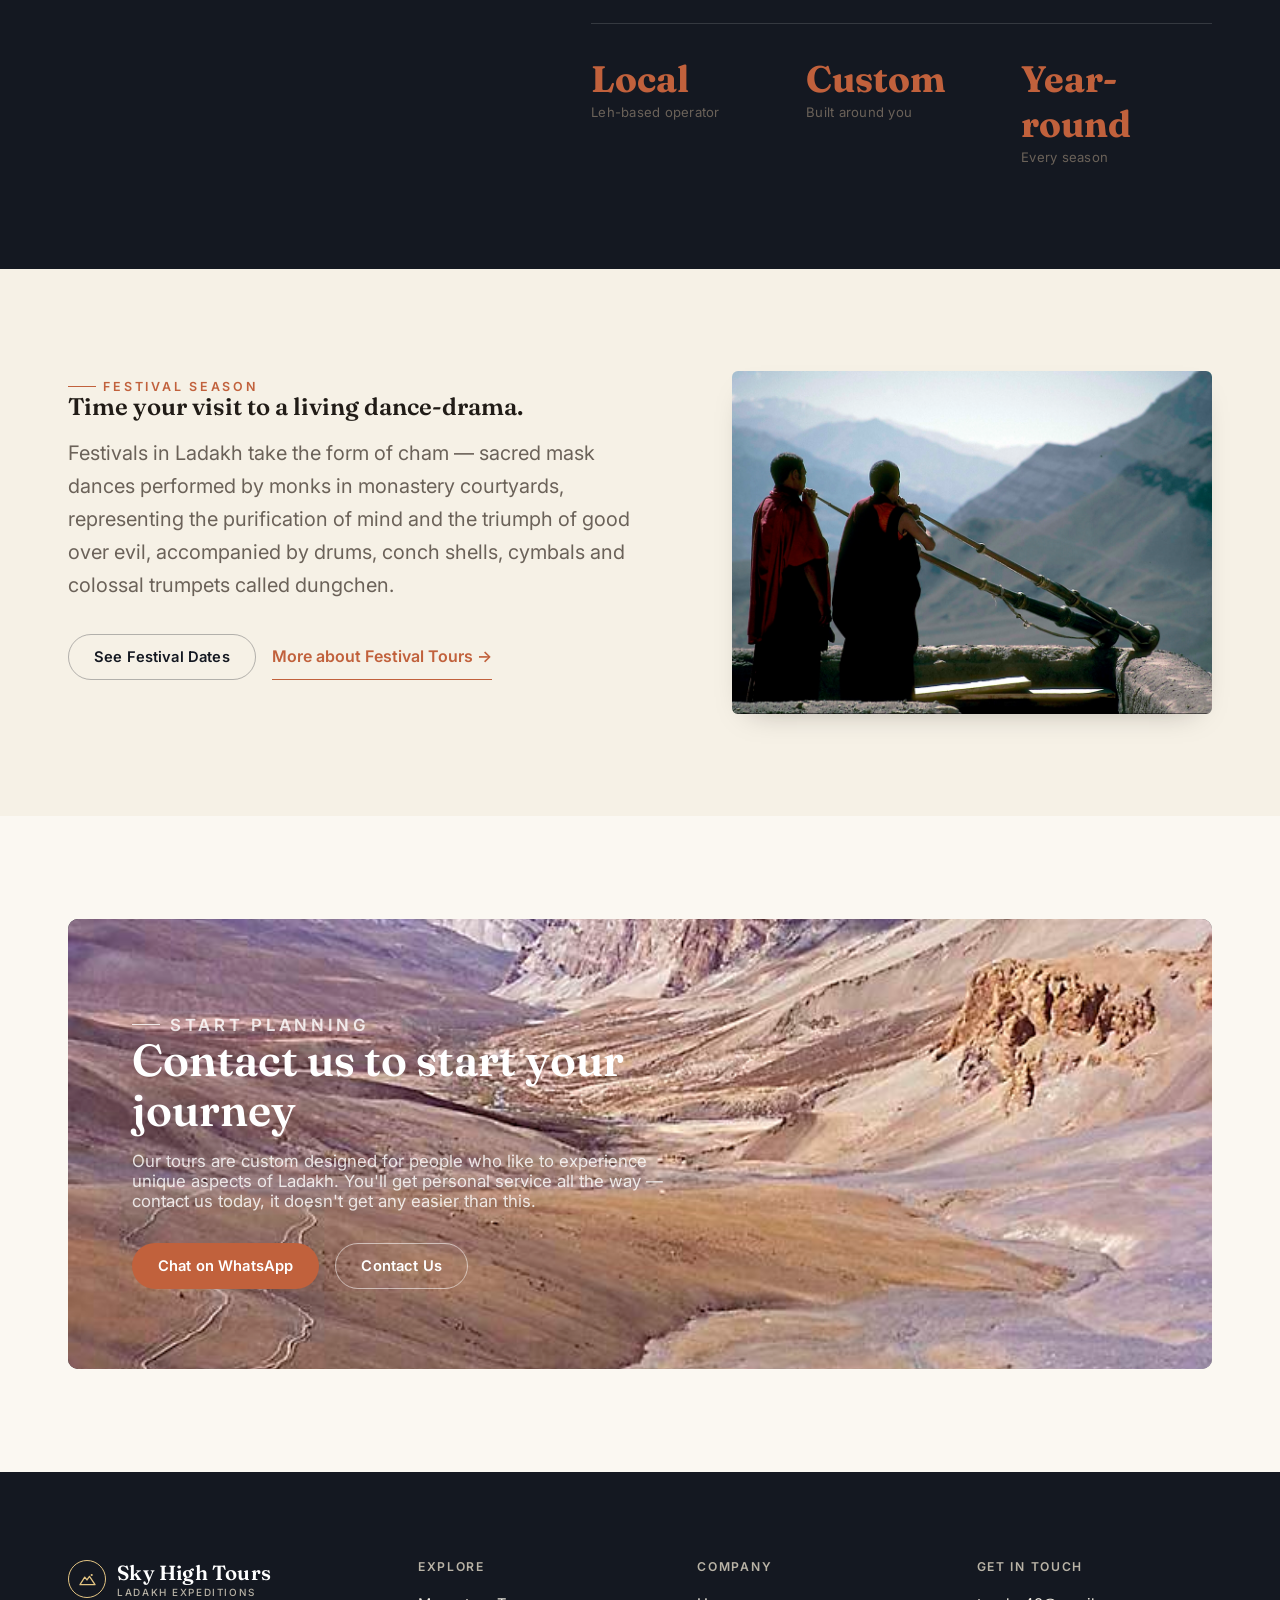
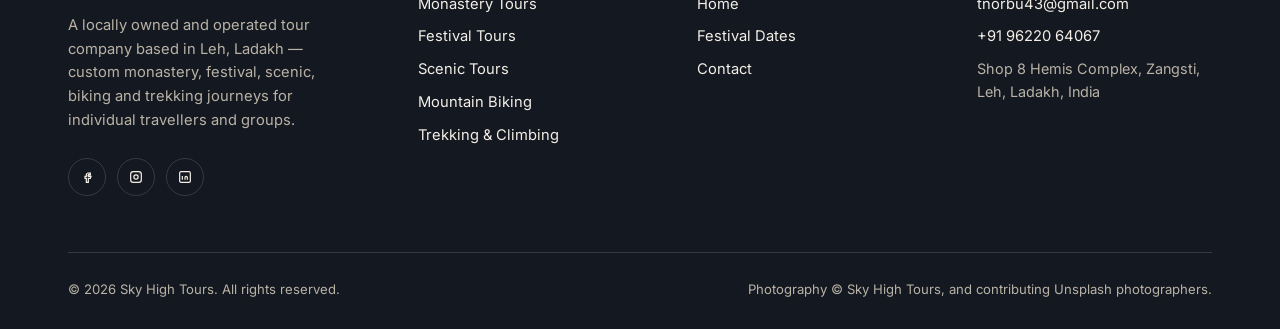
==== commit 5126e2a9: "Replace logo mark with mountain icon, swap contact hero photo Logo now uses a minimalist mountain+su" ====
--- a/index.html
+++ b/index.html
@@ -16,7 +16,7 @@
 <header class="site-header" id="siteHeader">
   <div class="container">
     <a href="index.html" class="brand">
-      <span class="brand-mark">✦</span>
+      <span class="brand-mark"><svg viewBox="0 0 24 24" fill="none" stroke="currentColor" stroke-width="1.6" stroke-linecap="round" stroke-linejoin="round"><circle cx="17.3" cy="6.3" r="1.4" fill="currentColor" stroke="none"/><path d="M2.5 18.5L8.5 9l2.8 3.6L14.5 8l7 10.5H2.5z"/></svg></span>
       <span>Sky High Tours<small>Ladakh Expeditions</small></span>
     </a>
     <nav class="nav-links" aria-label="Primary">
@@ -207,7 +207,7 @@
     <div class="footer-grid">
       <div class="footer-brand">
         <a href="index.html" class="brand">
-          <span class="brand-mark">✦</span>
+          <span class="brand-mark"><svg viewBox="0 0 24 24" fill="none" stroke="currentColor" stroke-width="1.6" stroke-linecap="round" stroke-linejoin="round"><circle cx="17.3" cy="6.3" r="1.4" fill="currentColor" stroke="none"/><path d="M2.5 18.5L8.5 9l2.8 3.6L14.5 8l7 10.5H2.5z"/></svg></span>
           <span>Sky High Tours<small>Ladakh Expeditions</small></span>
         </a>
         <p>A locally owned and operated tour company based in Leh, Ladakh — custom monastery, festival, scenic, biking and trekking journeys for individual travellers and groups.</p>
--- a/assets/css/style.css
+++ b/assets/css/style.css
@@ -175,12 +175,17 @@
 .brand-mark {
   width: 38px;
   height: 38px;
+  flex-shrink: 0;
   border-radius: 50%;
   border: 1.5px solid var(--gold-soft);
   display: grid;
   place-items: center;
   color: var(--gold-soft);
   font-size: 1rem;
+}
+.brand-mark svg {
+  width: 19px;
+  height: 19px;
 }
 .brand small {
   display: block;
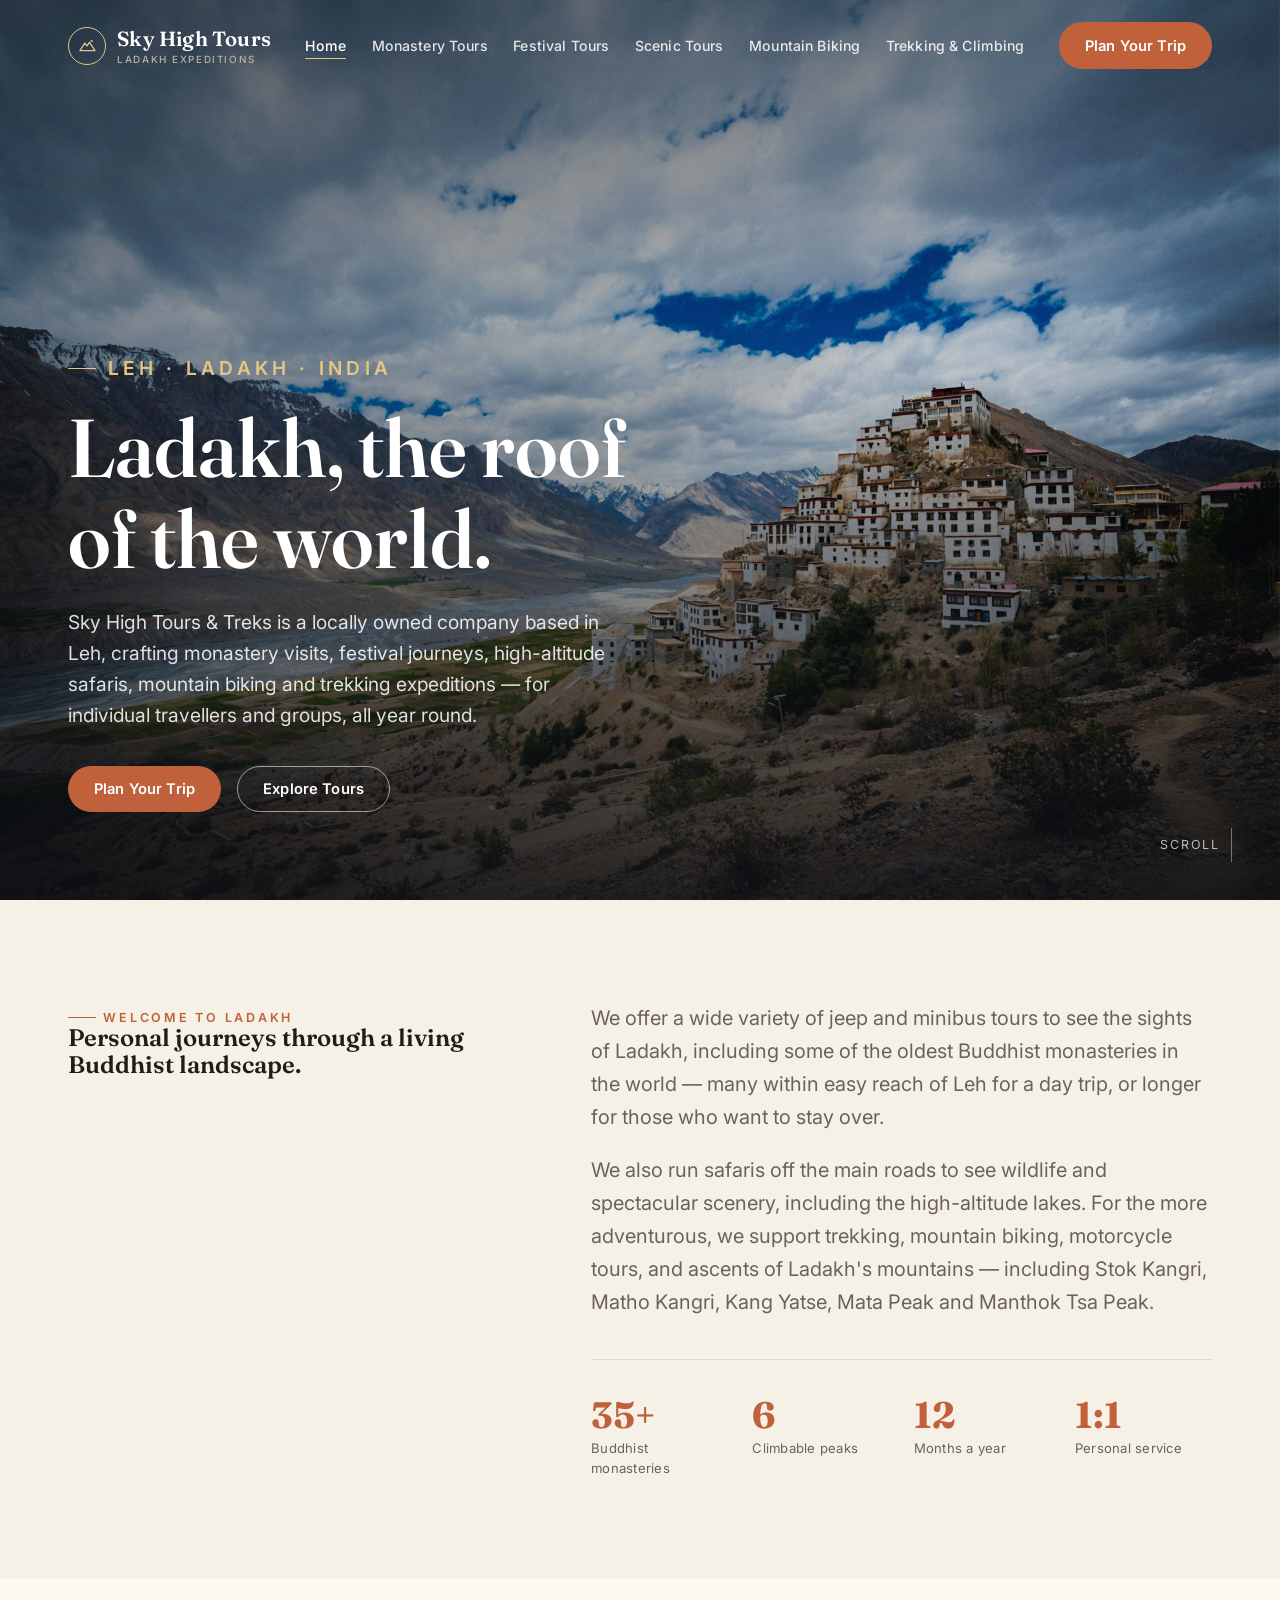
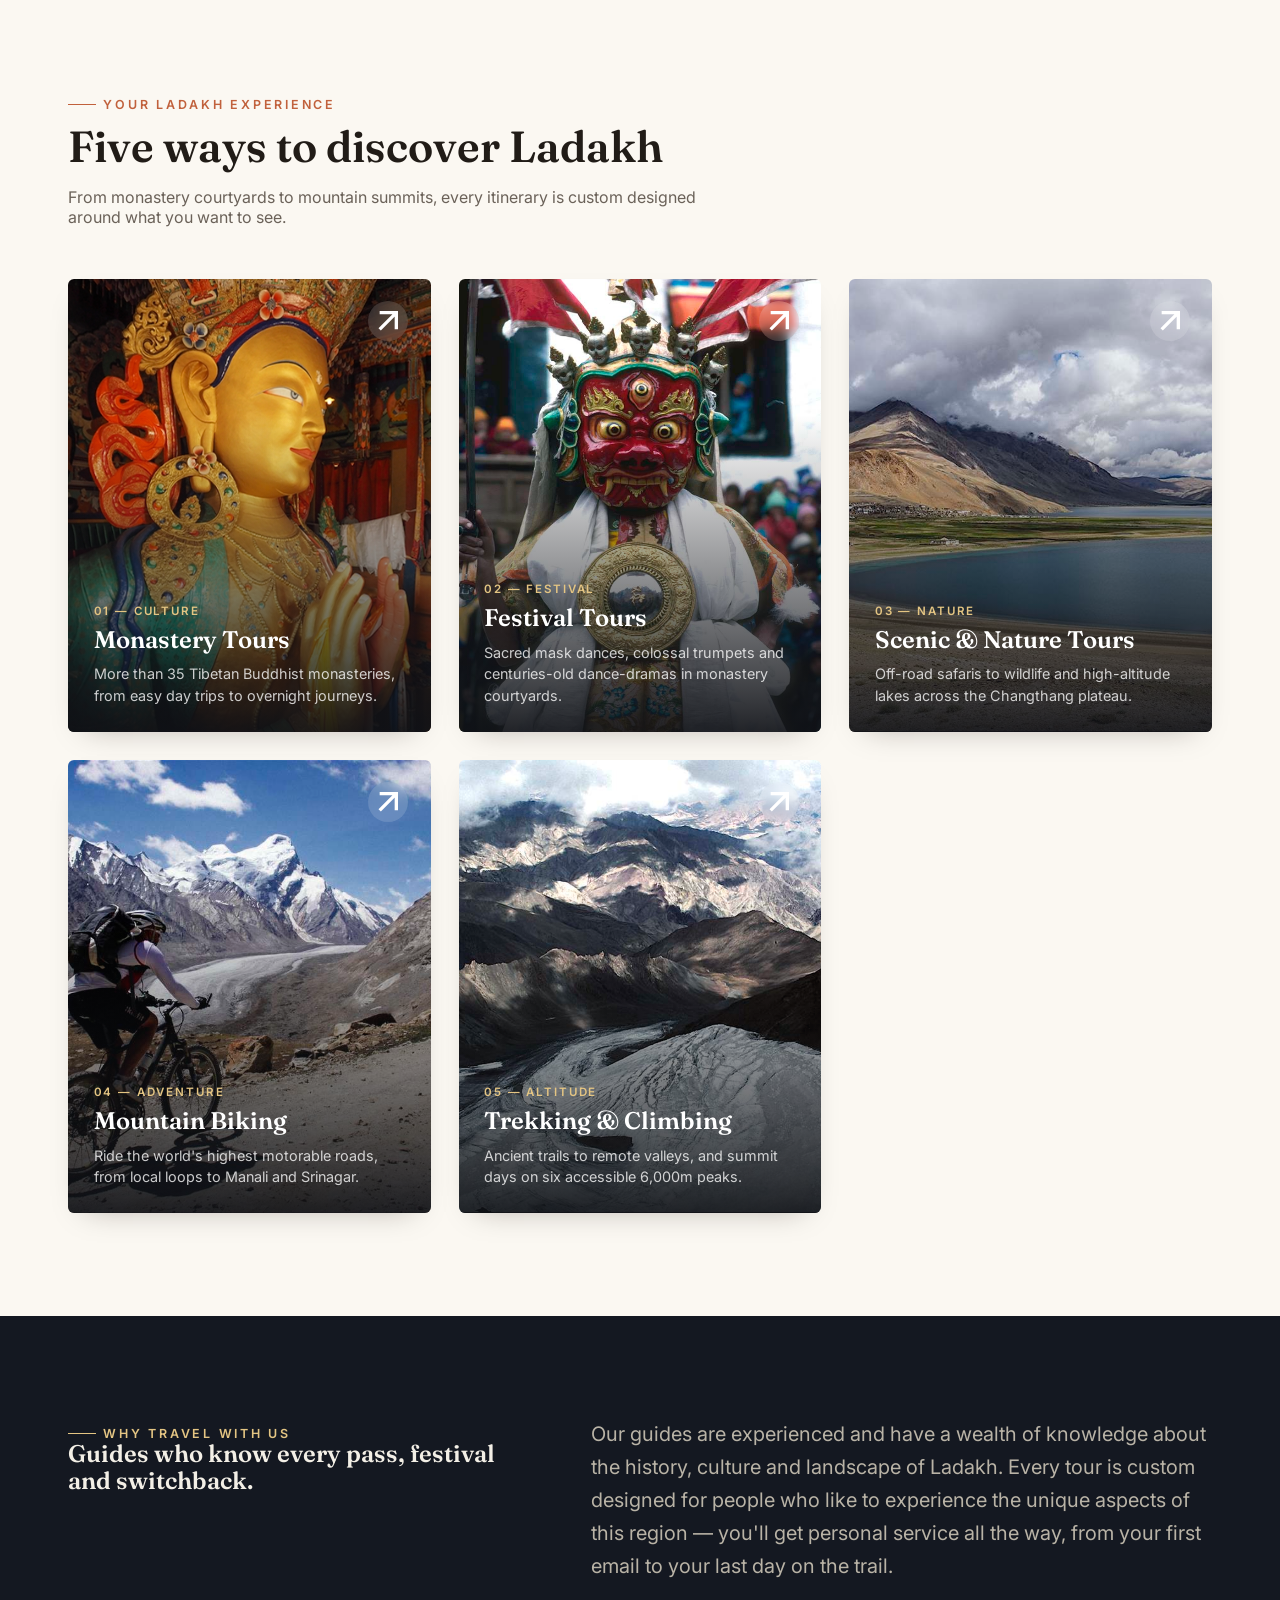
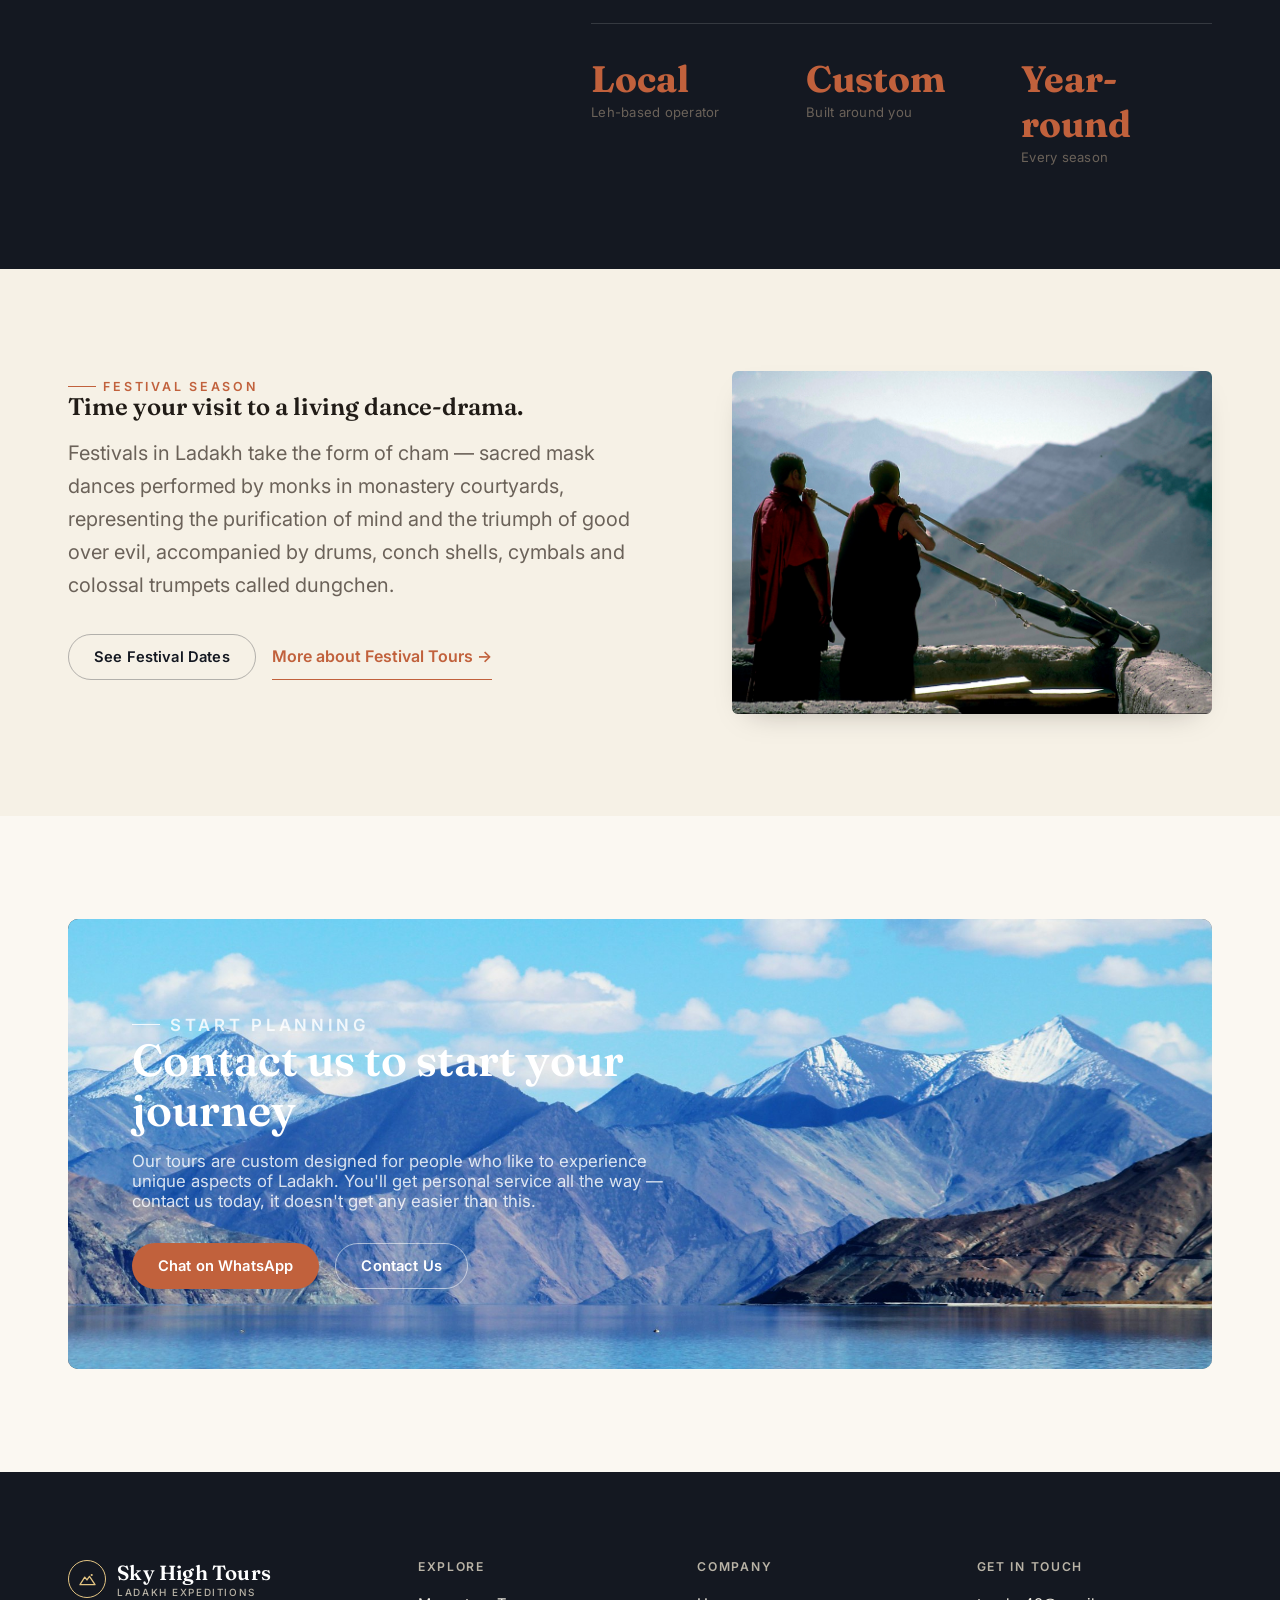
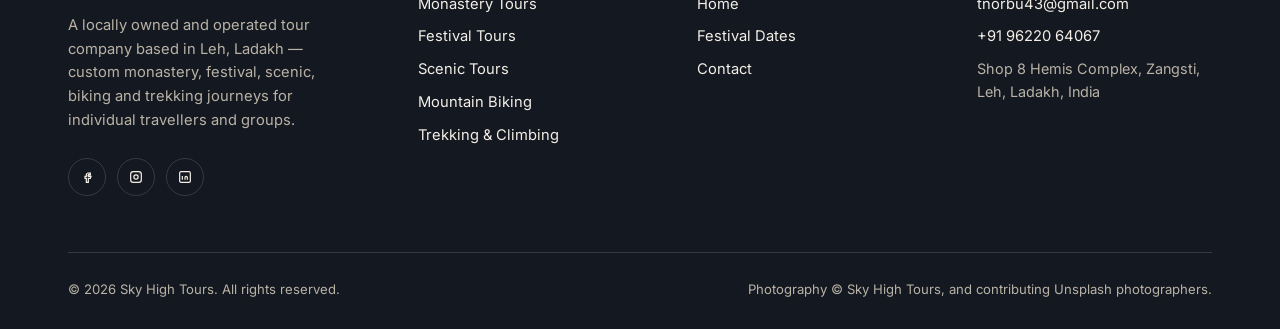
==== commit 347d580e: "Fix CTA/contact hero images, add SEO metadata Homepage closing CTA band and Contact page hero swappe" ====
--- a/index.html
+++ b/index.html
@@ -3,13 +3,72 @@
 <head>
 <meta charset="UTF-8" />
 <meta name="viewport" content="width=device-width, initial-scale=1" />
-<title>Sky High Tours — Ladakh Expeditions | Monastery, Festival &amp; Trekking Tours</title>
+<title>Ladakh Tours &amp; Treks | Sky High Tours, Leh</title>
 <meta name="description" content="A locally owned tour company in Leh, Ladakh offering monastery tours, festival tours, scenic safaris, mountain biking, trekking and mountain climbing for individuals and groups, year-round." />
+<meta name="robots" content="index, follow" />
+<link rel="canonical" href="/" />
+<meta name="theme-color" content="#1f3b35" />
+<meta property="og:locale" content="en_IN" />
+<meta property="og:type" content="website" />
+<meta property="og:site_name" content="Sky High Tours" />
+<meta property="og:title" content="Sky High Tours — Ladakh Expeditions" />
+<meta property="og:description" content="Custom Ladakh monastery, festival, scenic, biking, trekking and climbing tours from a locally owned Leh-based team." />
+<meta property="og:url" content="/" />
+<meta property="og:image" content="/assets/img/unsplash/himalayan-village-valley-soham2707.jpg" />
+<meta property="og:image:alt" content="A whitewashed monastery village above a Himalayan river valley in Ladakh" />
+<meta name="twitter:card" content="summary_large_image" />
+<meta name="twitter:title" content="Sky High Tours — Ladakh Expeditions" />
+<meta name="twitter:description" content="Custom Ladakh monastery, festival, scenic, biking, trekking and climbing tours from Leh." />
+<meta name="twitter:image" content="/assets/img/unsplash/himalayan-village-valley-soham2707.jpg" />
 <link rel="icon" href="data:image/svg+xml,<svg xmlns=%22http://www.w3.org/2000/svg%22 viewBox=%220 0 100 100%22><text y=%22.9em%22 font-size=%2290%22>%F0%9F%8F%94%EF%B8%8F</text></svg>" />
 <link rel="preconnect" href="https://fonts.googleapis.com" />
 <link rel="preconnect" href="https://fonts.gstatic.com" crossorigin />
 <link href="https://fonts.googleapis.com/css2?family=Fraunces:opsz,wght@9..144,400;9..144,500;9..144,600;9..144,700&family=Inter:wght@400;500;600;700&display=swap" rel="stylesheet" />
 <link rel="stylesheet" href="assets/css/style.css" />
+<script type="application/ld+json">
+{
+  "@context": "https://schema.org",
+  "@graph": [
+    {
+      "@type": "TravelAgency",
+      "@id": "/#travelagency",
+      "name": "Sky High Tours",
+      "alternateName": "Sky High Treks and Tours",
+      "description": "A locally owned tour company in Leh, Ladakh offering monastery tours, festival tours, scenic safaris, mountain biking, trekking and mountain climbing.",
+      "url": "/",
+      "image": "/assets/img/unsplash/himalayan-village-valley-soham2707.jpg",
+      "telephone": "+91-96220-64067",
+      "email": "tnorbu43@gmail.com",
+      "priceRange": "$$",
+      "address": {
+        "@type": "PostalAddress",
+        "streetAddress": "Shop 8 Hemis Complex, Zangsti",
+        "addressLocality": "Leh",
+        "addressRegion": "Ladakh",
+        "addressCountry": "IN"
+      },
+      "areaServed": {
+        "@type": "AdministrativeArea",
+        "name": "Ladakh, India"
+      },
+      "makesOffer": [
+        { "@type": "Offer", "itemOffered": { "@type": "TouristTrip", "name": "Ladakh Monastery Tours" } },
+        { "@type": "Offer", "itemOffered": { "@type": "TouristTrip", "name": "Ladakh Festival Tours" } },
+        { "@type": "Offer", "itemOffered": { "@type": "TouristTrip", "name": "Ladakh Scenic and Nature Tours" } },
+        { "@type": "Offer", "itemOffered": { "@type": "TouristTrip", "name": "Ladakh Mountain Biking Tours" } },
+        { "@type": "Offer", "itemOffered": { "@type": "TouristTrip", "name": "Ladakh Trekking and Climbing Expeditions" } }
+      ]
+    },
+    {
+      "@type": "WebSite",
+      "@id": "/#website",
+      "name": "Sky High Tours",
+      "url": "/",
+      "publisher": { "@id": "/#travelagency" }
+    }
+  ]
+}
+</script>
 </head>
 <body>
 
@@ -188,7 +247,7 @@
   <section class="section">
     <div class="container">
       <div class="cta-band reveal">
-        <div class="cta-band-media"><img src="assets/img/Senge_La_View_5x7.jpg" alt="View from Senge La mountain pass, Ladakh" /></div>
+        <div class="cta-band-media"><img src="assets/img/unsplash/ladakh-lake-mountains-sbhadra07.jpg" alt="Vivid blue high-altitude lake ringed by snow-capped peaks, Ladakh" /></div>
         <p class="eyebrow">Start Planning</p>
         <h2>Contact us to start your journey</h2>
         <p>Our tours are custom designed for people who like to experience unique aspects of Ladakh. You'll get personal service all the way — contact us today, it doesn't get any easier than this.</p>
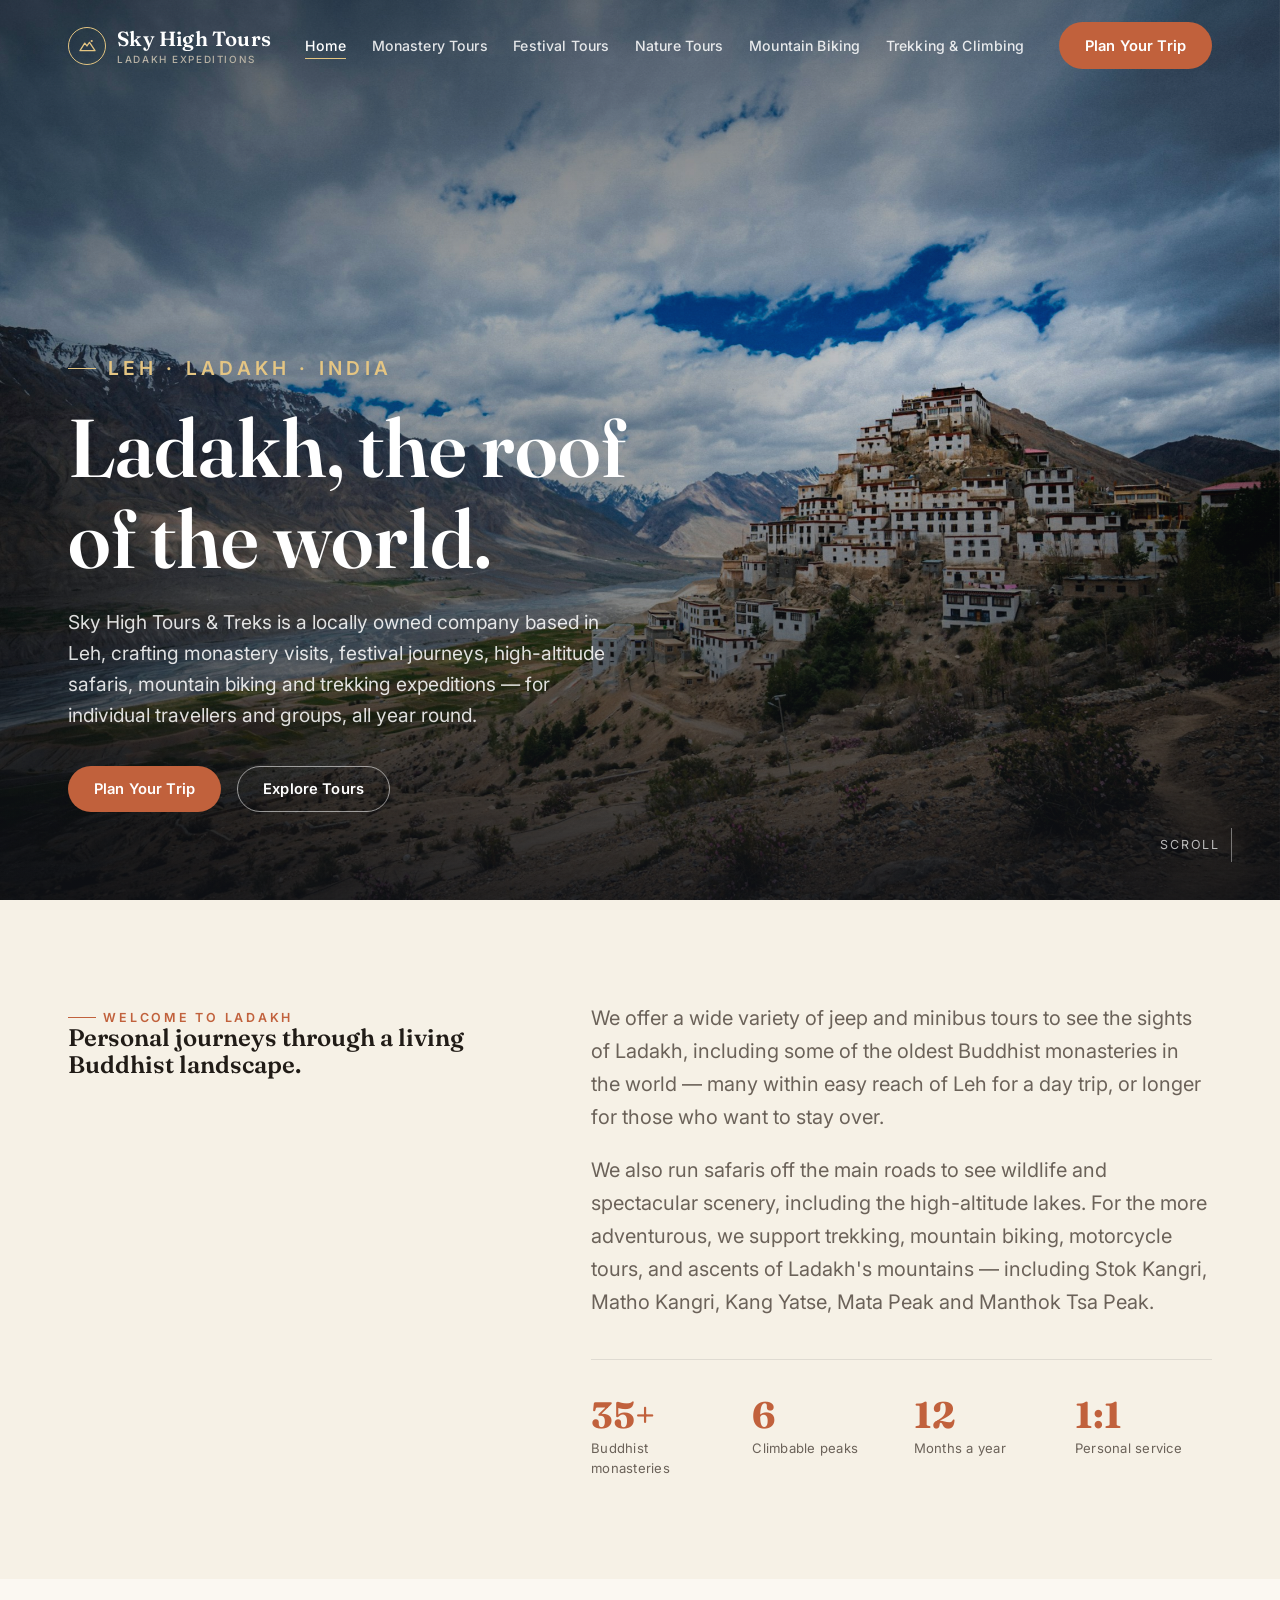
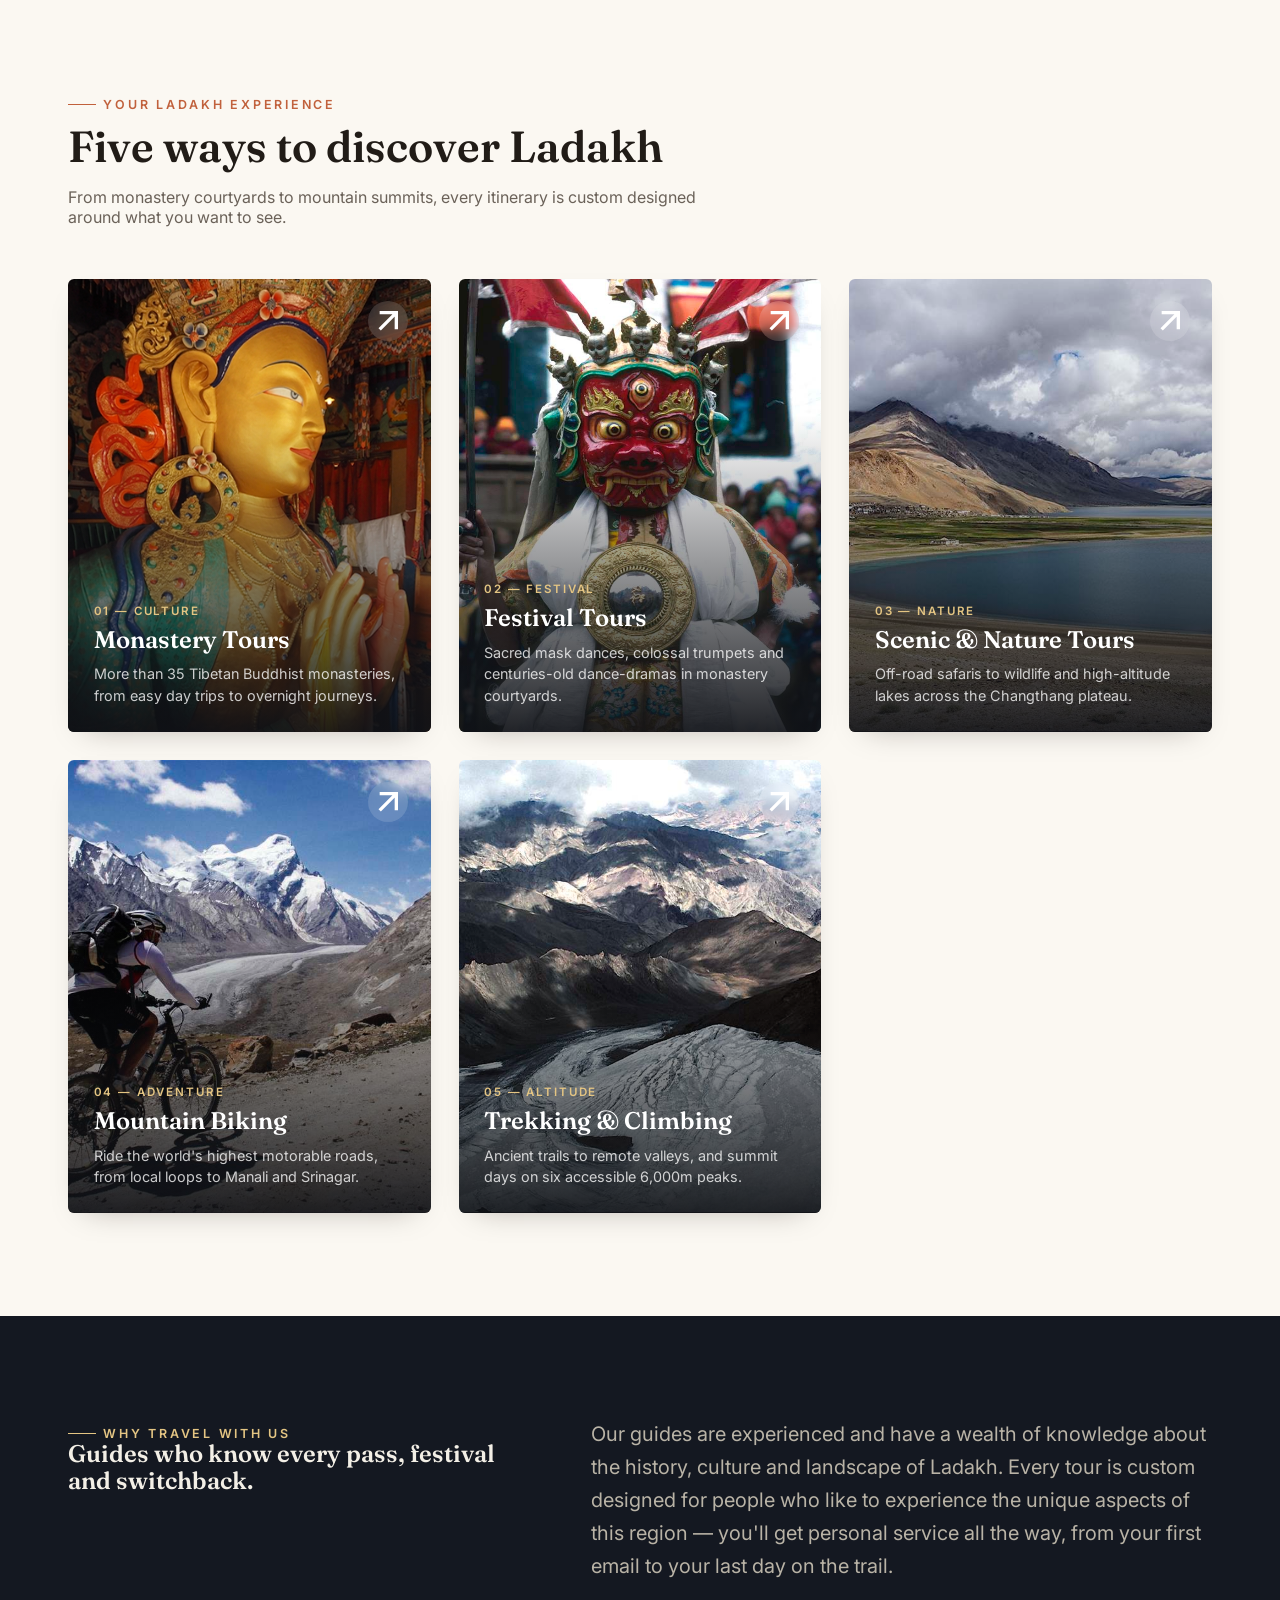
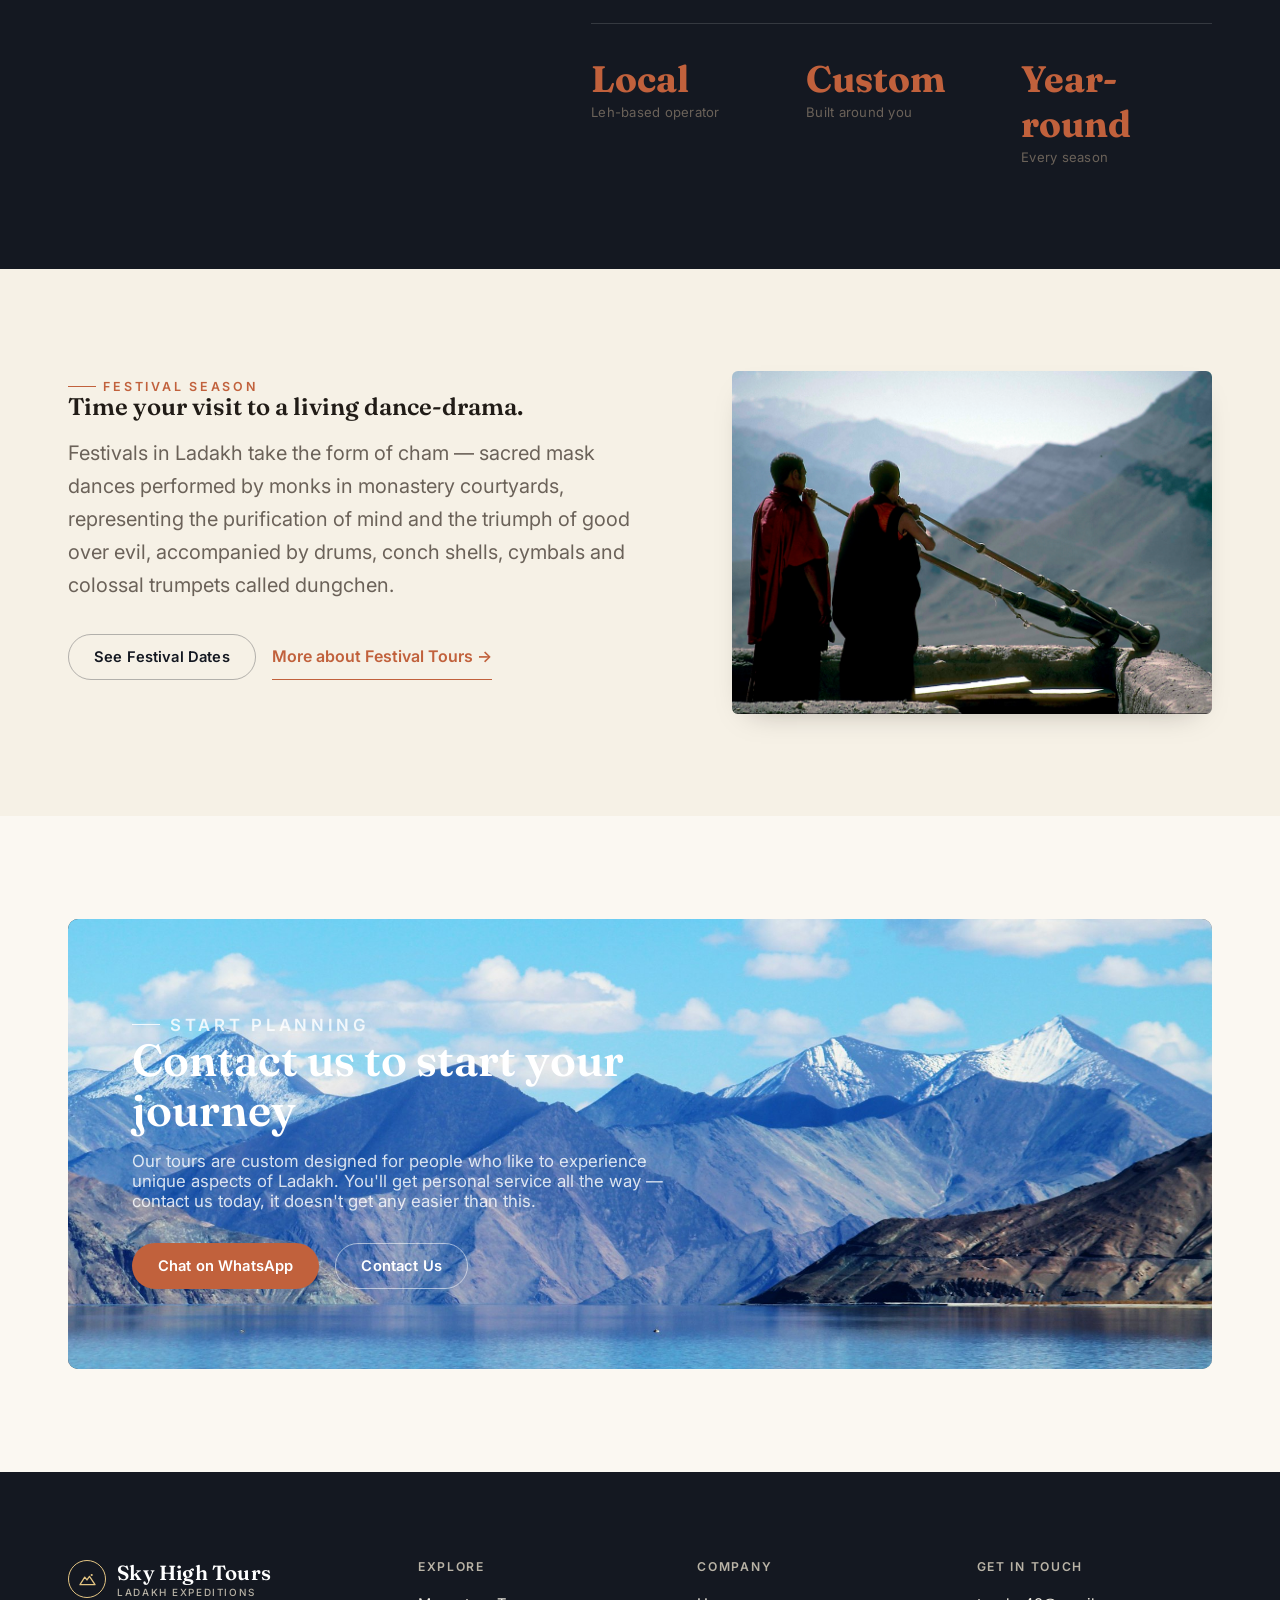
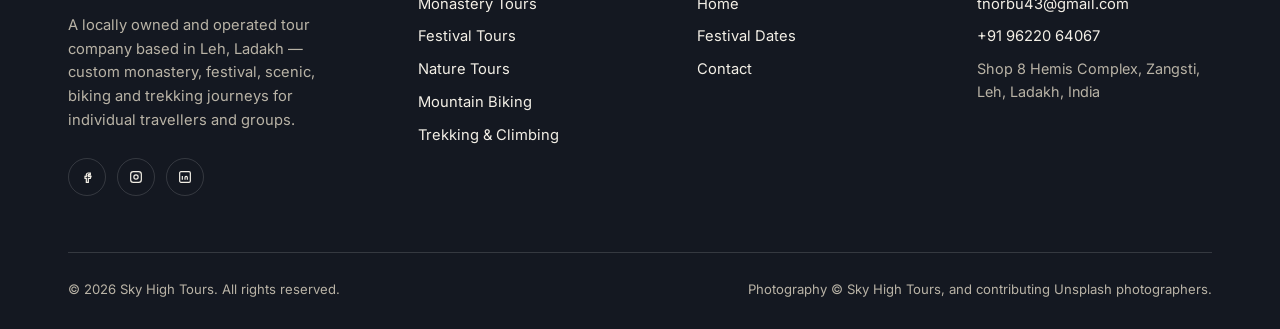
==== commit 4b1a1cb7: "Swap Monastery Tours and Mountain Biking hero photos New heroes: cliffside monastery below a snow pe" ====
--- a/index.html
+++ b/index.html
@@ -82,7 +82,7 @@
       <a href="index.html" aria-current="page">Home</a>
       <a href="monastery-tours.html">Monastery Tours</a>
       <a href="festival-tours.html">Festival Tours</a>
-      <a href="scenic-tours.html">Scenic Tours</a>
+      <a href="scenic-tours.html">Nature Tours</a>
       <a href="mountain-biking.html">Mountain Biking</a>
       <a href="trekking-climbing.html">Trekking &amp; Climbing</a>
     </nav>
@@ -98,7 +98,7 @@
     <li><a href="index.html">Home</a></li>
     <li><a href="monastery-tours.html">Monastery Tours</a></li>
     <li><a href="festival-tours.html">Festival Tours</a></li>
-    <li><a href="scenic-tours.html">Scenic Tours</a></li>
+    <li><a href="scenic-tours.html">Nature Tours</a></li>
     <li><a href="mountain-biking.html">Mountain Biking</a></li>
     <li><a href="trekking-climbing.html">Trekking &amp; Climbing</a></li>
     <li><a href="festival-dates.html">Festival Dates</a></li>
@@ -281,7 +281,7 @@
         <ul>
           <li><a href="monastery-tours.html">Monastery Tours</a></li>
           <li><a href="festival-tours.html">Festival Tours</a></li>
-          <li><a href="scenic-tours.html">Scenic Tours</a></li>
+          <li><a href="scenic-tours.html">Nature Tours</a></li>
           <li><a href="mountain-biking.html">Mountain Biking</a></li>
           <li><a href="trekking-climbing.html">Trekking &amp; Climbing</a></li>
         </ul>
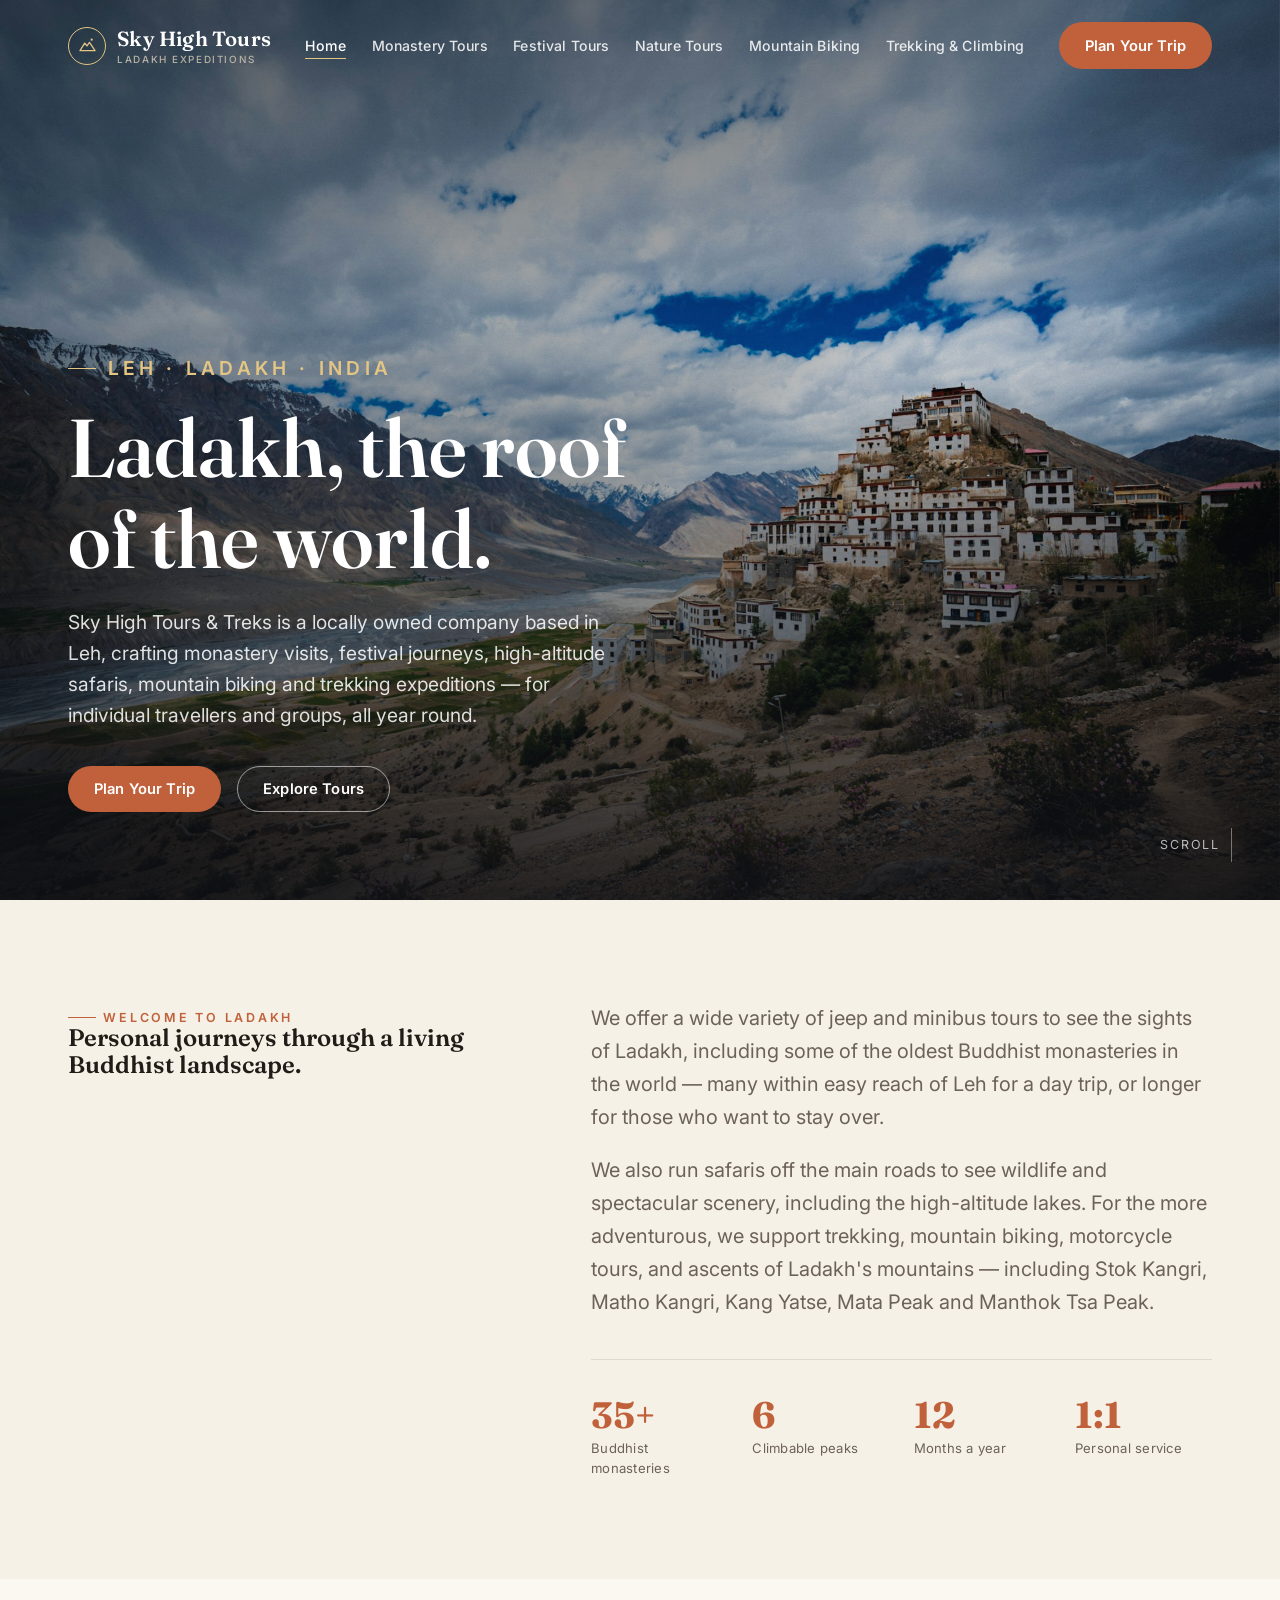
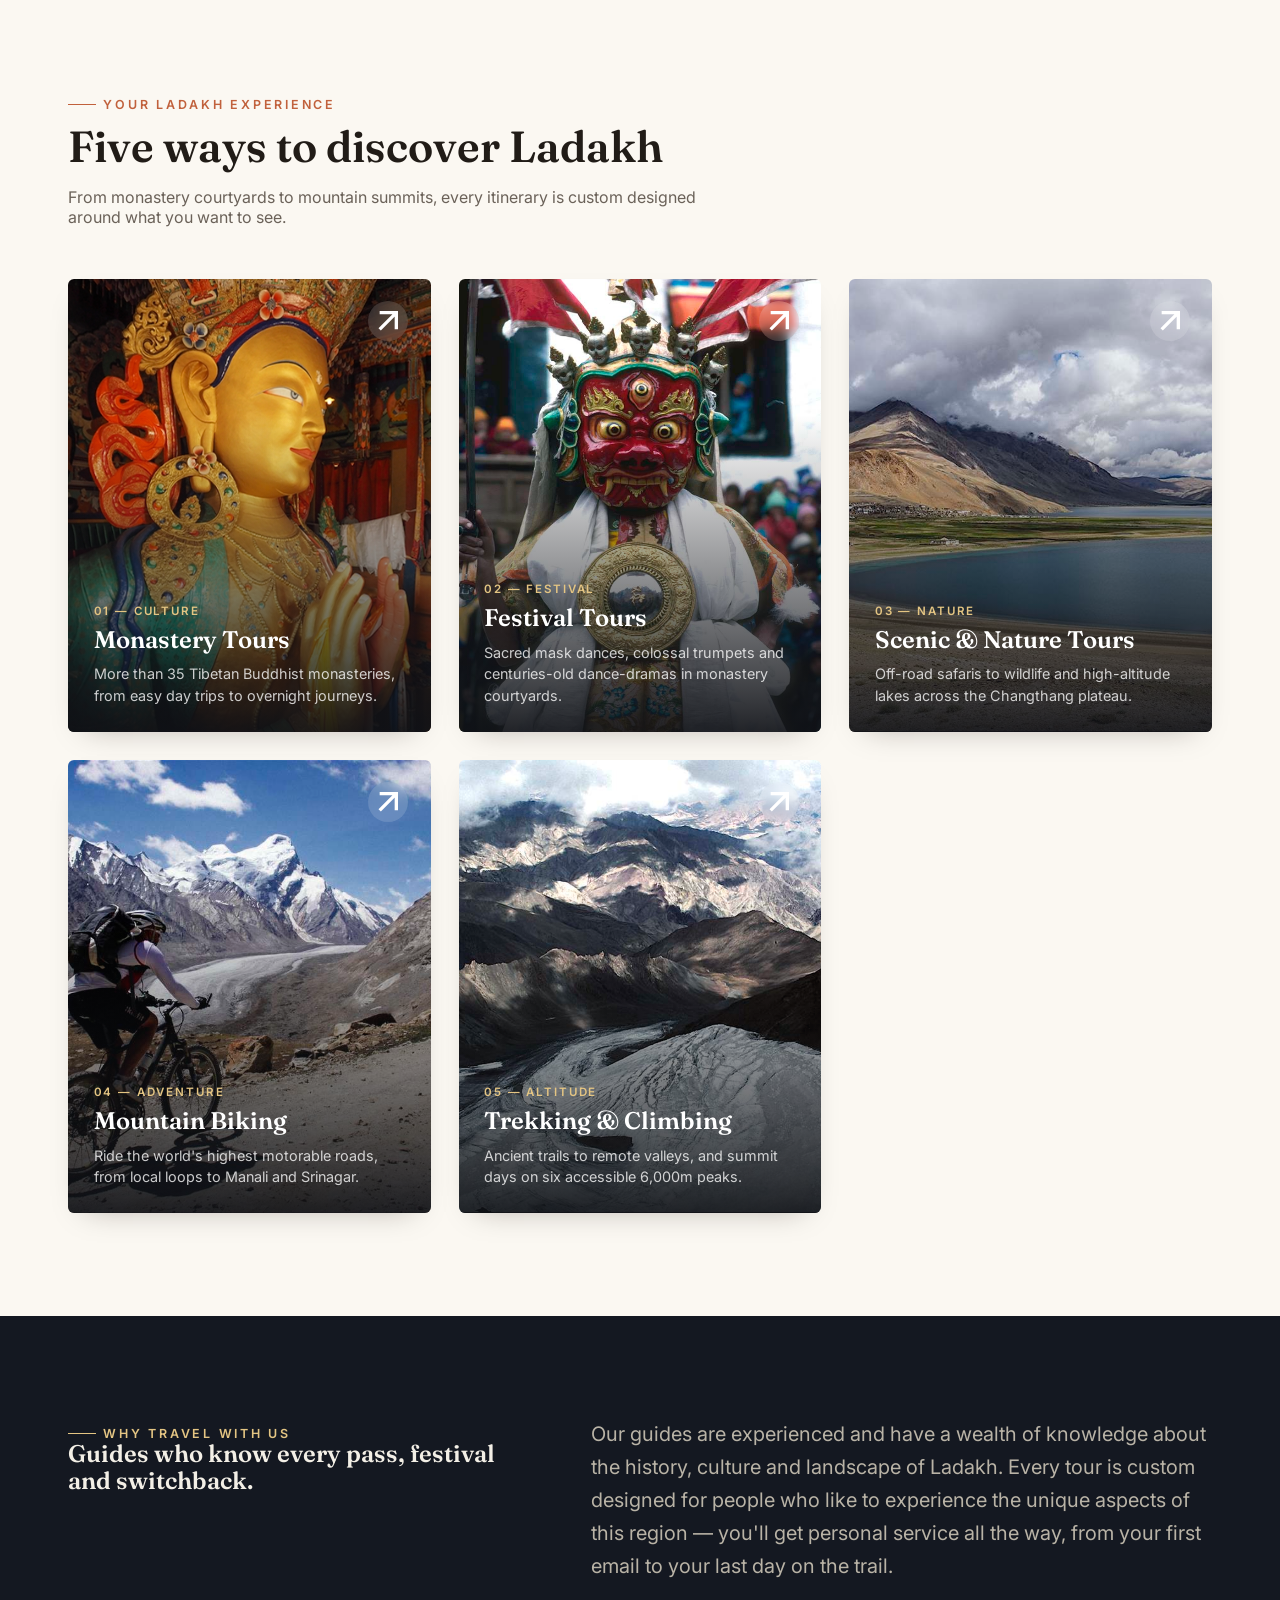
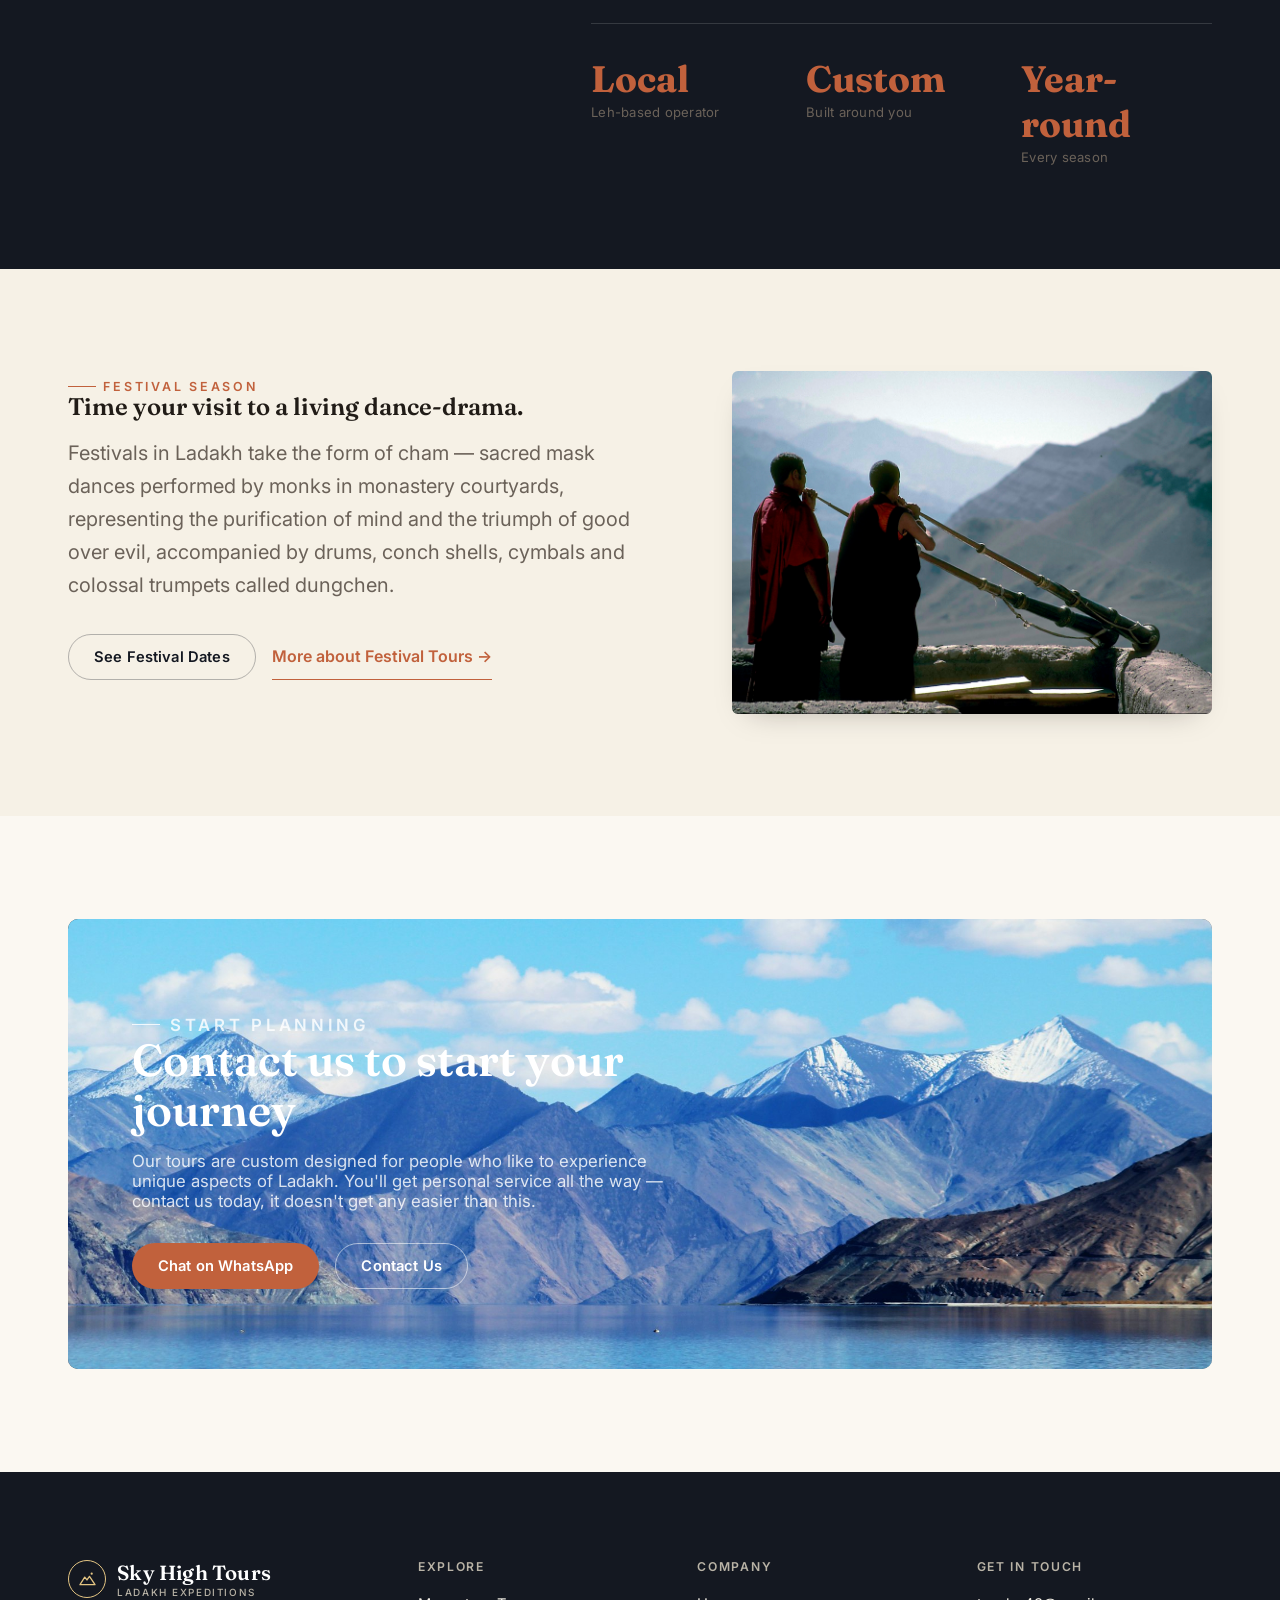
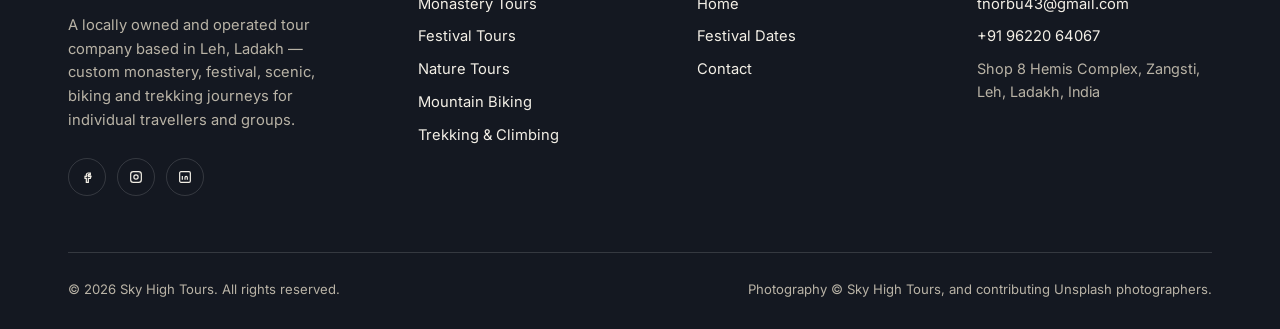
==== commit c95c8e51: "Use mountain logo as favicon, raise sun in the mark Favicon replaced with a badge version of the hea" ====
--- a/index.html
+++ b/index.html
@@ -20,7 +20,7 @@
 <meta name="twitter:title" content="Sky High Tours — Ladakh Expeditions" />
 <meta name="twitter:description" content="Custom Ladakh monastery, festival, scenic, biking, trekking and climbing tours from Leh." />
 <meta name="twitter:image" content="/assets/img/unsplash/himalayan-village-valley-soham2707.jpg" />
-<link rel="icon" href="data:image/svg+xml,<svg xmlns=%22http://www.w3.org/2000/svg%22 viewBox=%220 0 100 100%22><text y=%22.9em%22 font-size=%2290%22>%F0%9F%8F%94%EF%B8%8F</text></svg>" />
+<link rel="icon" href="data:image/svg+xml,<svg xmlns=%22http://www.w3.org/2000/svg%22 viewBox=%220 0 24 24%22><circle cx=%2212%22 cy=%2212%22 r=%2211.5%22 fill=%22%23141821%22/><circle cx=%2212%22 cy=%2212%22 r=%2211.5%22 fill=%22none%22 stroke=%22%23cf9e46%22 stroke-width=%221%22/><circle cx=%2217.3%22 cy=%224.7%22 r=%221.4%22 fill=%22%23e4c583%22/><path d=%22M2.5 18.5L8.5 9l2.8 3.6L14.5 8l7 10.5H2.5z%22 fill=%22none%22 stroke=%22%23e4c583%22 stroke-width=%221.6%22 stroke-linecap=%22round%22 stroke-linejoin=%22round%22/></svg>" />
 <link rel="preconnect" href="https://fonts.googleapis.com" />
 <link rel="preconnect" href="https://fonts.gstatic.com" crossorigin />
 <link href="https://fonts.googleapis.com/css2?family=Fraunces:opsz,wght@9..144,400;9..144,500;9..144,600;9..144,700&family=Inter:wght@400;500;600;700&display=swap" rel="stylesheet" />
@@ -75,7 +75,7 @@
 <header class="site-header" id="siteHeader">
   <div class="container">
     <a href="index.html" class="brand">
-      <span class="brand-mark"><svg viewBox="0 0 24 24" fill="none" stroke="currentColor" stroke-width="1.6" stroke-linecap="round" stroke-linejoin="round"><circle cx="17.3" cy="6.3" r="1.4" fill="currentColor" stroke="none"/><path d="M2.5 18.5L8.5 9l2.8 3.6L14.5 8l7 10.5H2.5z"/></svg></span>
+      <span class="brand-mark"><svg viewBox="0 0 24 24" fill="none" stroke="currentColor" stroke-width="1.6" stroke-linecap="round" stroke-linejoin="round"><circle cx="17.3" cy="4.7" r="1.4" fill="currentColor" stroke="none"/><path d="M2.5 18.5L8.5 9l2.8 3.6L14.5 8l7 10.5H2.5z"/></svg></span>
       <span>Sky High Tours<small>Ladakh Expeditions</small></span>
     </a>
     <nav class="nav-links" aria-label="Primary">
@@ -266,7 +266,7 @@
     <div class="footer-grid">
       <div class="footer-brand">
         <a href="index.html" class="brand">
-          <span class="brand-mark"><svg viewBox="0 0 24 24" fill="none" stroke="currentColor" stroke-width="1.6" stroke-linecap="round" stroke-linejoin="round"><circle cx="17.3" cy="6.3" r="1.4" fill="currentColor" stroke="none"/><path d="M2.5 18.5L8.5 9l2.8 3.6L14.5 8l7 10.5H2.5z"/></svg></span>
+          <span class="brand-mark"><svg viewBox="0 0 24 24" fill="none" stroke="currentColor" stroke-width="1.6" stroke-linecap="round" stroke-linejoin="round"><circle cx="17.3" cy="4.7" r="1.4" fill="currentColor" stroke="none"/><path d="M2.5 18.5L8.5 9l2.8 3.6L14.5 8l7 10.5H2.5z"/></svg></span>
           <span>Sky High Tours<small>Ladakh Expeditions</small></span>
         </a>
         <p>A locally owned and operated tour company based in Leh, Ladakh — custom monastery, festival, scenic, biking and trekking journeys for individual travellers and groups.</p>
